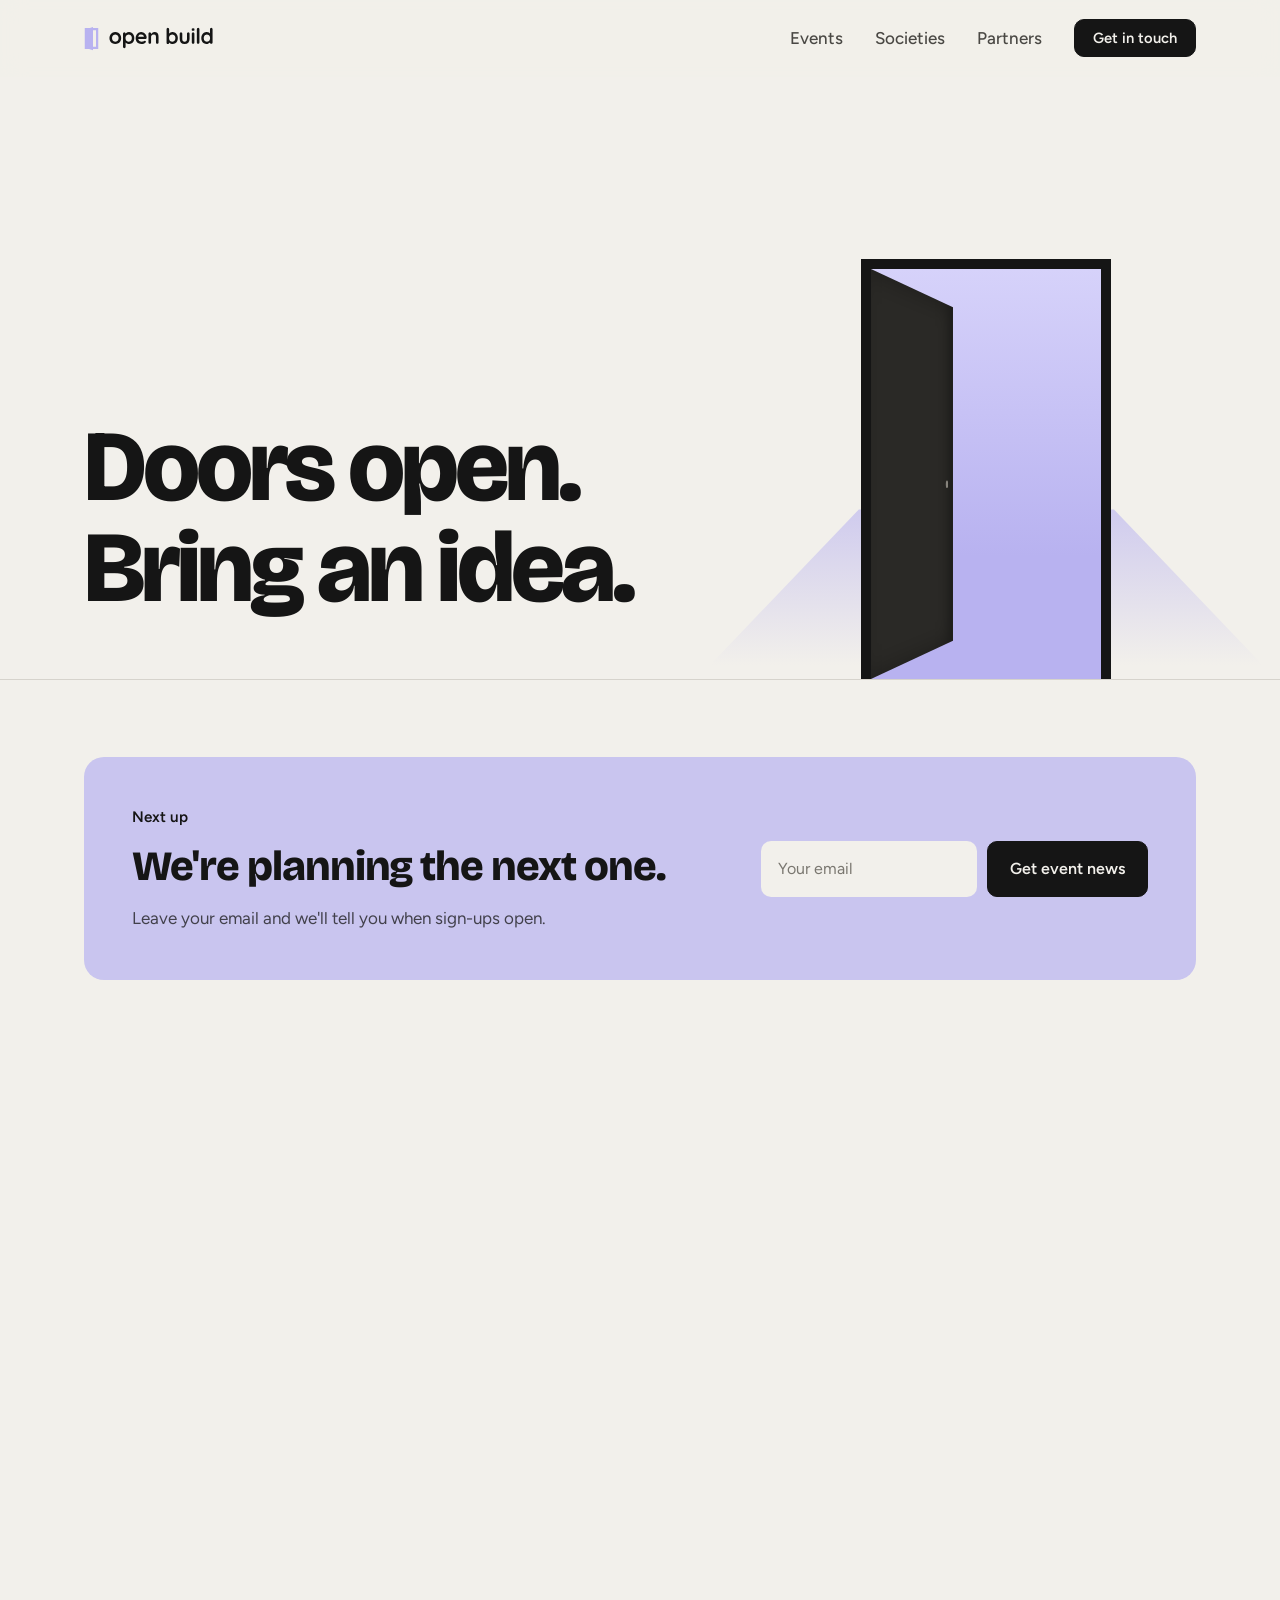
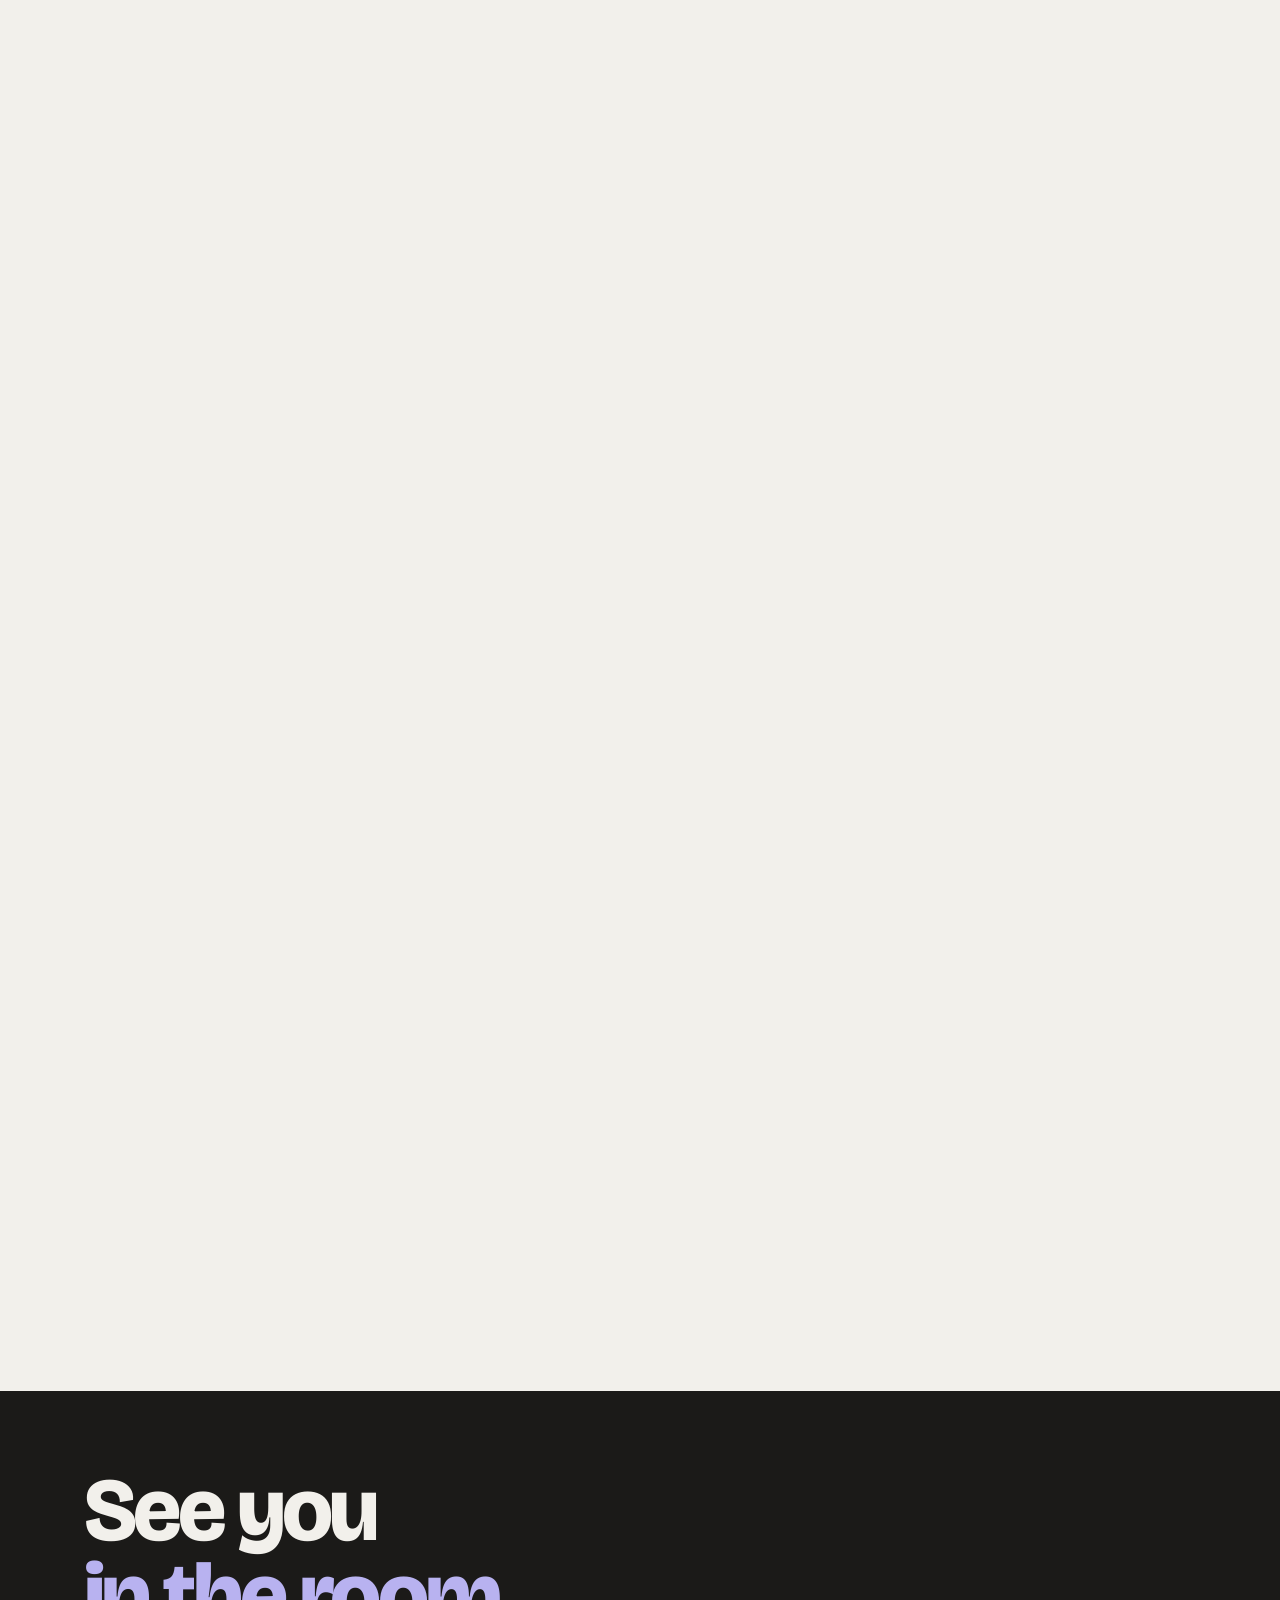
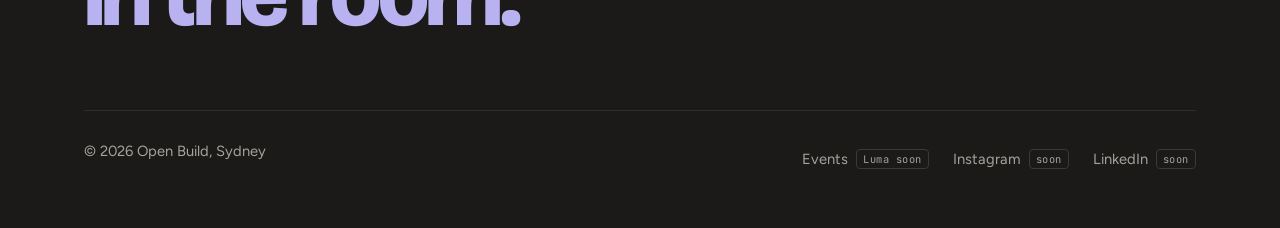
==== index.html @ f6ccee90 "Audience page heads fill the first screen; shorter 'steady' line Co-Authored-By: Claude Opus 5.5 <no" ====
<!doctype html><html lang="en"><head><meta charset="utf-8"><meta name="viewport" content="width=device-width,initial-scale=1,viewport-fit=cover"><style>:root{color-scheme:light;box-sizing:border-box;padding-top:env(safe-area-inset-top,0px);padding-bottom:env(safe-area-inset-bottom,0px)}html{scroll-padding-top:env(safe-area-inset-top,0px)}body{margin:0}img{max-width:100%}</style>
<title>Open Build</title>
<meta name="claude:viewport-fit-sides" content="cover">
<meta name="description" content="Open Build connects Sydney's uni societies with the companies and communities who want to build with them.">
<link rel="preconnect" href="https://fonts.googleapis.com">
<link rel="preconnect" href="https://fonts.gstatic.com" crossorigin>
<link rel="stylesheet" href="https://fonts.googleapis.com/css2?family=Bricolage+Grotesque:opsz,wght@12..96,700;12..96,800&family=Figtree:wght@400;500;600&family=JetBrains+Mono:wght@500&display=swap">
<style>
/* Layout: a calm editorial column on warm paper. One idea per section: a headline, one line, then the thing itself. The opening door is the only big move.
   Mono is for data only (dates, years, counts), never as a decorative label above headings. */
:root{
  --paper:#F2F0EB; --paper-2:#E8E6E0; --ink:#151515; --ink-2:#4a4844; --ink-3:#7a7770;
  --lav:#B8B2F0; --lav-hi:#d6d2fa; --lav-deep:#5b52b8; --lav-wash:#e4e1fa;
  --line:#d6d3cc; --card:#faf9f6; --on-lav:#151515; --leaf:#2a2926;
  --night:#1b1a18; --night-2:#232220; --night-line:#2f2e2b;
  --f-display:"Bricolage Grotesque", "Avenir Next", system-ui, sans-serif;
  --f-body:"Figtree", "Avenir Next", system-ui, sans-serif;
  --f-mono:"JetBrains Mono", ui-monospace, Menlo, monospace;
  --s-hero:clamp(3rem, 1.5rem + 6vw, 6.4rem); --s-h2:clamp(2.1rem, 1.4rem + 2.8vw, 3.6rem);
  --s-h3:clamp(1.35rem, 1.15rem + .7vw, 1.75rem);
  --sec:clamp(96px, 12vw, 168px); --wrap:1160px; --r:16px; --r-btn:10px;
  --ease-out:cubic-bezier(0.23, 1, 0.32, 1); --ease-in-out:cubic-bezier(0.77, 0, 0.175, 1); --ease-sweep:cubic-bezier(0.65, 0, 0.35, 1);
  --mark:url("data:image/svg+xml,%3Csvg xmlns='http://www.w3.org/2000/svg' viewBox='12 -1 40 66'%3E%3Cpath fill-rule='evenodd' d='M14 4H50V60H14Z M20 10H44V54H20Z'/%3E%3Cpath d='M17 7L36 1L36 63L17 57Z'/%3E%3C/svg%3E");
}
@media (prefers-color-scheme: dark){:root:not([data-theme="light"]){
  --paper:#151515; --paper-2:#1d1c1a; --ink:#F2F0EB; --ink-2:#c9c6bf; --ink-3:#8f8c85;
  --lav-deep:#cfcaf7; --lav-wash:#26243a; --line:#33312e; --card:#1c1b19; --night:#0f0f0e; --night-2:#1a1918; color-scheme:dark}}
:root[data-theme="dark"]{
  --paper:#151515; --paper-2:#1d1c1a; --ink:#F2F0EB; --ink-2:#c9c6bf; --ink-3:#8f8c85;
  --lav-deep:#cfcaf7; --lav-wash:#26243a; --line:#33312e; --card:#1c1b19; --night:#0f0f0e; --night-2:#1a1918; color-scheme:dark}
*{box-sizing:border-box}
[hidden]{display:none!important}
/* Smooth scrolling starts only once a new page has settled at the top (site.js adds .ready), so it never glides up from where the last page was left */
html.ready{scroll-behavior:smooth}
body{transition:opacity .16s ease}
.leaving body{opacity:0}
@media (prefers-reduced-motion:reduce){html.ready{scroll-behavior:auto}*{animation:none!important;transition:none!important}}
body{margin:0;background:var(--paper);color:var(--ink);font:400 1.0625rem/1.65 var(--f-body);-webkit-font-smoothing:antialiased}
body::before{content:"";position:fixed;inset:0 0 auto;height:env(safe-area-inset-top,0px);z-index:10;background:var(--paper)}
a{color:inherit}
:focus-visible{outline:2px solid var(--lav-deep);outline-offset:3px;border-radius:4px}
.wrap{max-width:var(--wrap);margin-inline:auto;padding-left:max(24px,env(safe-area-inset-left,0px));padding-right:max(24px,env(safe-area-inset-right,0px))}
h1,h2,h3{font-family:var(--f-display);font-weight:800;letter-spacing:-.025em;line-height:1.02;margin:0;text-wrap:balance}
p{margin:0;text-wrap:pretty}
.mono{font-family:var(--f-mono);font-size:.75rem;letter-spacing:.06em;text-transform:uppercase;color:var(--ink-3)}
section,[id]{scroll-margin-top:88px}
section{padding-block:var(--sec)}
.sec-head{display:grid;gap:20px;margin-bottom:clamp(44px,5vw,72px);max-width:40rem}
.sec-head h2{font-size:var(--s-h2)}
.sec-head .sub{color:var(--ink-2);font-size:1.15rem;max-width:30em}

.btn{display:inline-flex;align-items:center;gap:10px;border-radius:var(--r-btn);padding:14px 22px;font:600 1rem/1 var(--f-body);text-decoration:none;border:1.5px solid var(--ink);cursor:pointer;transition:transform .16s var(--ease-out),background-color .2s ease,border-color .2s ease}
.btn:active{transform:scale(.97)}
.btn-ink{background:var(--ink);color:var(--paper)}
@media (hover:hover) and (pointer:fine){.btn-ink:hover{background:var(--lav-deep);border-color:var(--lav-deep);color:var(--paper)}}

/* Text link with an arrow that nudges on hover */
.txt-link{display:inline-flex;align-items:center;gap:8px;padding:14px 4px;font-weight:600;text-decoration:none}
.txt-link .lbl{text-decoration:underline;text-decoration-thickness:1.5px;text-underline-offset:6px;text-decoration-color:var(--line);transition:text-decoration-color .2s ease}
.txt-link .arr{display:inline-block;transition:transform .2s var(--ease-out)}
@media (hover:hover) and (pointer:fine){.txt-link:hover .lbl{text-decoration-color:var(--lav-deep)}.txt-link:hover .arr{transform:translateX(3px)}}

/* Header */
header.top{position:sticky;top:env(safe-area-inset-top,0px);z-index:20;background:color-mix(in srgb,var(--paper) 86%,transparent);backdrop-filter:saturate(1.4) blur(12px);-webkit-backdrop-filter:saturate(1.4) blur(12px);border-bottom:1px solid transparent;transition:border-color .2s ease}
header.top.scrolled{border-bottom-color:var(--line)}
.nav{display:flex;align-items:center;gap:32px;height:76px}
.logo{display:flex;align-items:center;gap:10px;text-decoration:none;color:var(--ink)}
.logo svg{fill:currentColor}
.logo .m{width:15px;height:25px;color:var(--lav)}
.logo .w{width:104px;height:22px}
.nav ul{display:flex;gap:32px;list-style:none;margin:0 0 0 auto;padding:0}
.nav ul a{position:relative;text-decoration:none;font-weight:500;color:var(--ink-2);transition:color .2s ease}
.nav ul a::after{content:"";position:absolute;left:0;right:0;bottom:-6px;height:1.5px;background:currentColor;transform:scaleX(0);transform-origin:left;transition:transform .25s var(--ease-out)}
.nav ul a[aria-current]{color:var(--ink)}
.nav ul a[aria-current]::after{transform:scaleX(1)}
@media (hover:hover) and (pointer:fine){.nav ul a:hover{color:var(--ink)}}
.nav .btn{padding:11px 18px;font-size:.92rem}
/* On small screens the page links drop to their own row under the logo, since they are the only way between pages */
@media (max-width:860px){.nav{flex-wrap:wrap;height:auto;gap:0 20px;padding-block:14px 0}.nav .btn{margin-left:auto}.nav ul{order:3;width:100%;margin:0;gap:24px;padding-block:4px 6px;font-size:.95rem}.nav ul a{display:block;padding-block:10px}.nav ul a::after{bottom:4px}section,[id]{scroll-margin-top:128px}}

/* Hero */
.hero{position:relative;padding-block:clamp(56px,8vw,120px) 0;overflow:hidden}
.hero-grid{display:grid;grid-template-columns:minmax(0,1.5fr) minmax(0,1fr);gap:clamp(32px,5vw,72px);align-items:end}
@media (max-width:900px){.hero-grid{grid-template-columns:1fr}}
.hero-copy{display:grid;gap:32px;padding-bottom:clamp(40px,5vw,72px)}
.hero h1{font-size:var(--s-hero);letter-spacing:-.04em;line-height:.94}
.hero h1 .ln{display:block;overflow:hidden;padding-block:.06em .1em;margin-block:-.06em -.1em}
.hero h1 .ln>span{display:block}

/* --dh drives the frame and the light on the floor, so the door keeps a door's proportions at every width */
.doorway{--dh:clamp(340px,40vw,500px);position:relative;height:var(--dh);display:flex;justify-content:center;align-items:flex-end;clip-path:inset(-200px -600px 0 -600px)}
@media (max-width:900px){.doorway{--dh:clamp(300px,88vw,400px)}.hero-grid{gap:0}.hero-copy{padding-bottom:28px}}
.doorway .frame{position:relative;width:calc(var(--dh) * .5);height:84%;border:clamp(7px,calc(var(--dh) * .02),10px) solid var(--ink);border-bottom:0;z-index:2}
.doorway .light{position:absolute;inset:0;background:linear-gradient(180deg,var(--lav-hi),var(--lav) 70%)}
.doorway .leaf{position:absolute;inset:0;background:var(--leaf);transform-origin:left center;transform:perspective(900px) rotateY(64deg);box-shadow:inset -18px 0 30px rgba(0,0,0,.3);will-change:transform}
.doorway .leaf::after{content:"";position:absolute;right:16px;top:52%;width:9px;height:9px;border-radius:50%;background:#86837c}
.doorway .spill{position:absolute;bottom:0;left:50%;width:calc(var(--dh) * 1.16);height:34%;transform:translateX(-50%);background:linear-gradient(180deg,color-mix(in srgb,var(--lav) 60%,transparent),transparent 92%);clip-path:polygon(28% 0,72% 0,100% 100%,0 100%);z-index:1}
.floor{height:1px;background:var(--line)}
/* Light from the doorway, poured down onto the Next up card as the hero scrolls. JS places it and sets its length. */
.beam{position:absolute;z-index:1;pointer-events:none}
.beam i{position:absolute;inset:0;background:linear-gradient(180deg,color-mix(in srgb,var(--lav) 45%,transparent),var(--lav));-webkit-mask-image:linear-gradient(180deg,#000 calc(var(--p,0) * 140% - 40%),transparent calc(var(--p,0) * 140%));mask-image:linear-gradient(180deg,#000 calc(var(--p,0) * 140% - 40%),transparent calc(var(--p,0) * 140%))}

/* Next up */
.next{margin-top:clamp(48px,6vw,80px);background:color-mix(in srgb,var(--lav) calc(70% + 30% * var(--lit,1)),var(--paper));color:var(--on-lav);border-radius:20px;padding:clamp(28px,4vw,48px);display:grid;grid-template-columns:minmax(0,1.1fr) minmax(0,1fr) auto;gap:28px clamp(32px,4vw,64px);align-items:center}
.next.tba{grid-template-columns:minmax(0,1fr) auto}
@media (max-width:900px){.next,.next.tba{grid-template-columns:1fr}}
.next .head{display:grid;gap:16px;justify-items:start}
.next .tag{display:flex;align-items:center;gap:12px;font-weight:600;font-size:.95rem}
.next .pill{font-family:var(--f-mono);font-size:.72rem;letter-spacing:.06em;text-transform:uppercase;background:var(--on-lav);color:var(--lav);border-radius:6px;padding:5px 9px}
.next h3{font-size:clamp(1.9rem,1.4rem + 1.5vw,2.7rem);line-height:1}
.next .note{opacity:.75}
.next dl{display:grid;gap:8px;margin:0;font-size:1.02rem}
.next dl div{display:grid;grid-template-columns:76px 1fr;gap:12px;align-items:baseline}
.next dt{font-family:var(--f-mono);font-size:.7rem;letter-spacing:.06em;text-transform:uppercase;opacity:.65}
.next dd{margin:0}
.next .btn{background:var(--on-lav);color:#F2F0EB;border-color:var(--on-lav);justify-self:start}
@media (hover:hover) and (pointer:fine){.next .btn:hover{background:#2e2d2a;border-color:#2e2d2a}}
.next-form{display:flex;flex-wrap:wrap;gap:10px;max-width:none;width:min(100%,440px)}
.next-form input{flex:1 1 200px;min-width:0;background:var(--paper);color:var(--ink);border-color:transparent}
.next-form input::placeholder{color:var(--ink-3)}
.next-form input:focus{outline-color:var(--on-lav)}
.next-form .sent{flex:1 1 100%}


/* Two doors: one big button per audience, each opening its own page. Only the name, a small drawing and the arrow. */
.doors{display:grid;grid-template-columns:1fr 1fr;gap:clamp(20px,3vw,32px)}
@media (max-width:760px){.doors{grid-template-columns:1fr}}
.door-btn{display:grid;grid-template-columns:1fr auto;align-items:end;gap:14px 20px;min-height:clamp(130px,12vw,165px);padding:clamp(20px,2.2vw,28px);border:1.5px solid var(--ink);border-radius:var(--r) var(--r) 4px 4px;background:var(--card);color:var(--ink);text-decoration:none;transition:transform .3s var(--ease-out)}
.door-btn svg{grid-column:1/-1;align-self:start;width:auto;height:clamp(36px,3.6vw,46px);display:block}
.door-btn .lbl{font:800 clamp(1.35rem,1.1rem + 1vw,1.9rem)/1.05 var(--f-display);letter-spacing:-.03em;text-wrap:balance}
.door-btn .arr{font-size:1.3rem;line-height:1.2;transition:transform .25s var(--ease-out)}
.door-btn.lav{background:var(--lav);border-color:var(--lav);color:var(--on-lav)}
.door-btn:active{transform:scale(.985)}
@media (hover:hover) and (pointer:fine){.door-btn:hover{transform:translateY(-4px)}.door-btn:hover .arr{transform:translateX(6px)}}
.who{font-weight:600;font-size:.95rem;color:var(--ink-3)}

/* Plain statements in a row, each under one rule: what we do (home), the steps (audience pages, numbered because they are a sequence) and what we've run */
.value{display:grid;grid-template-columns:repeat(3,minmax(0,1fr));gap:clamp(28px,3vw,40px);list-style:none;margin:0;padding:0}
@media (max-width:760px){.value{grid-template-columns:1fr}}
.value li{display:grid;gap:10px;align-content:start;border-top:1.5px solid var(--ink);padding-top:20px}
.value h3{font-size:var(--s-h3);line-height:1.12}
.value li>p:not(.mono){color:var(--ink-2)}
.value .draw{margin-bottom:10px}
.value .draw>svg{max-width:none}

/* Audience pages open with who the page is for, the promise and what they get */
/* The audience pages' head fills the first screen, like the home hero, so the next section starts below the fold */
.page-head{--top:77px;min-height:calc(100svh - var(--top) - env(safe-area-inset-top,0px));display:grid;align-content:center;padding-block:clamp(48px,7vw,104px)}
@media (max-width:860px){.page-head{--top:109px}}
.page-head .wrap{display:grid;grid-template-columns:minmax(0,1.15fr) minmax(0,1fr);gap:clamp(32px,5vw,80px);align-items:end}
@media (max-width:900px){.page-head .wrap{grid-template-columns:1fr}}
.page-head .lead{display:grid;gap:24px;justify-items:start}
.page-head h1{font-size:clamp(2.5rem,1.5rem + 4.2vw,4.8rem);letter-spacing:-.035em;line-height:.98}
.page-head .wrap{align-items:center}

/* Drawings: flat figures in the page's own ink and lavender. Each one makes the point of the heading beside it.
   The .d- classes carry no ancestor in their selectors, so they also reach the copies a <use> makes of the sprite's figures. */
.draw{margin:0}
.draw>svg{display:block;width:100%;height:auto;max-width:560px;margin-inline:auto;overflow:visible}
.d-ink{fill:var(--ink)}
.d-uni{color:var(--ink)}
.d-you{fill:var(--lav-deep)}
.d-onlav{fill:var(--on-lav)}
.d-lav{fill:var(--lav)}
.d-leaf{fill:var(--leaf)}
.d-card{fill:var(--card)}
.d-frame{fill:none;stroke:var(--ink);stroke-width:8;stroke-linejoin:miter}
.d-line{fill:none;stroke:var(--ink);stroke-width:2;stroke-linecap:round;stroke-linejoin:round}
.d-faint{fill:none;stroke:var(--ink-3);stroke-width:1.5;stroke-linecap:round}
.d-dash{stroke-dasharray:2 7}
.d-ground{fill:none;stroke:var(--line);stroke-width:1.5}
.d-one{fill:none;stroke:var(--lav-deep);stroke-width:3.5;stroke-linecap:round}
.d-box{fill:var(--card);stroke:var(--ink-3);stroke-width:1.5}
.d-glass{fill:none;stroke:var(--ink);stroke-width:5;stroke-linecap:round}
.d-lk{fill:none;stroke:var(--ink);stroke-width:13}
.d-lk2{stroke:var(--lav-deep)}
.d-lkgap{stroke:var(--paper);stroke-width:21}
.d-lens{fill:var(--lav-wash)}
.d-hole{fill:var(--paper)}
.draw text{font:500 11.5px var(--f-mono);letter-spacing:.07em;fill:var(--ink-3);text-transform:uppercase}
/* The labels are drawn in the SVG's own units, so on a phone they shrink with the drawing: make them bigger there */
.draw text.d-lab{font-size:16px;fill:var(--ink-2)}
.draw text.d-sym{font:700 13px var(--f-body);letter-spacing:0;fill:var(--paper)}
@media (max-width:560px){.draw text{font-size:15px}.draw text.d-lab{font-size:19.5px}}

/* Photo cards: what the page promises, each beside a photo of it happening (audience pages) */
.shots{--rg:clamp(28px,3vw,40px);--cg:clamp(20px,2.4vw,32px);display:grid;grid-template-columns:repeat(3,minmax(0,1fr));gap:var(--rg) var(--cg);list-style:none;margin:0;padding:0}
@media (max-width:760px){.shots{grid-template-columns:1fr}}
.shots li{display:grid;gap:8px;align-content:start}
/* Photo cards come in one after another, not all at once (Harish, 14 Nov). site.js staggers the ones that scroll in together. */
@media (prefers-reduced-motion:no-preference){.js .shots>li:not(.in){opacity:0}}
.shots>li.in{animation:rise 1.3s var(--ease-out) backwards}
/* How it works: the three steps hang off one rail, so the row reads as a timeline. It starts at a tick, has a numbered dot above the middle
   of each photo and ends in an arrowhead. Each stretch of rail draws in with its card. On a phone the rail runs down the left, with the dots beside the photos. */
.rail{position:relative;counter-reset:step}
.rail>li{position:relative;padding-top:52px;counter-increment:step}
.rail>li::before{content:"";position:absolute;top:12px;left:0;right:calc(-1 * var(--cg));height:1.5px;background:var(--ink);transform-origin:left}
.rail>li:last-child::before{right:0}
.rail>li::after{content:counter(step);position:absolute;top:0;left:50%;margin-left:-13px;width:26px;height:26px;border-radius:50%;display:grid;place-items:center;background:var(--lav-deep);color:var(--paper);font:500 .75rem/1 var(--f-mono);box-shadow:0 0 0 5px var(--paper)}
.rail::before{content:"";position:absolute;top:5px;left:0;width:1.5px;height:16px;background:var(--ink)}
.rail::after{content:"";position:absolute;top:8px;right:2px;width:10px;height:10px;box-sizing:border-box;border:solid var(--ink);border-width:1.5px 1.5px 0 0;transform:rotate(45deg)}
@media (max-width:760px){
  .rail>li{padding:0 0 0 46px}
  .rail>li::before{top:0;left:12px;right:auto;bottom:calc(-1 * var(--rg));width:1.5px;height:auto;transform-origin:top}
  .rail>li:last-child::before{right:auto;bottom:0}
  /* a margin-top percentage is measured on the card's width, so this lands the dot halfway down the 4:3 photo */
  .rail>li::after{left:0;margin:calc((100% - 46px) * .375 - 13px) 0 0}
  .rail::before{top:0;left:5px;width:16px;height:1.5px}
  .rail::after{top:auto;right:auto;bottom:2px;left:8px;transform:rotate(135deg)}
}
@media (prefers-reduced-motion:no-preference){
  .rail>li.in::before{animation:draw 1.2s var(--ease-out) backwards;animation-delay:inherit}
  .js .rail:not(:has(>li.in))::before,.js .rail:not(:has(>li:last-child.in))::after{opacity:0}
  .rail:has(>li.in)::before{animation:fade .4s ease backwards}
  .rail:has(>li:last-child.in)::after{animation:fade .5s ease 1.3s backwards}
}
@media (prefers-reduced-motion:no-preference) and (max-width:760px){.rail>li.in::before{animation-name:drawY}}
.shots figure{margin:0 0 10px;aspect-ratio:4/3;max-width:100%;border-radius:var(--r);overflow:hidden;background:var(--paper-2)}
.shots img{width:100%;height:100%;object-fit:cover;object-position:var(--at,50% 50%);display:block}
.shots h3{font-size:var(--s-h3);line-height:1.12}
.shots li>p:not(.mono){color:var(--ink-2)}

/* Who we are: one person at a time. A stack of photo cards on the left (the next two peek out behind), names on the right.
   Arrows, the names themselves, swipe and the arrow keys all move it. Without JS it is the first card and the plain list of names. */
.team{padding-top:0}
.team-grid{display:grid;grid-template-columns:minmax(0,.8fr) minmax(0,1fr);gap:clamp(40px,7vw,112px);align-items:center}
@media (max-width:900px){.team-grid{grid-template-columns:1fr}.team-show{order:2;max-width:420px}}
.team .sec-head{margin-bottom:clamp(28px,3vw,40px)}
.team-show{display:grid;gap:28px;padding-inline:14px}
.stack{position:relative;aspect-ratio:4/5;max-width:100%;touch-action:pan-y}
.face{position:absolute;inset:0;margin:0;border-radius:var(--r);overflow:hidden;background:var(--lav);color:var(--on-lav);opacity:0;transform:scale(.9);transition:transform .55s var(--ease-out),opacity .35s ease}
.face svg,.face img{display:block;width:100%;height:100%;object-fit:cover}
.face svg{fill:currentColor}
.face .ini{font:800 64px var(--f-display);letter-spacing:-.04em}
.face.f2{background:var(--lav-deep);color:var(--paper)}
.face.f3{background:var(--lav-wash);color:var(--lav-deep)}
.face[data-pos="0"]{opacity:1;transform:none;z-index:3}
.face[data-pos="1"]{opacity:1;transform:translate(14px,8px) rotate(4deg) scale(.96);z-index:2}
.face[data-pos="2"]{opacity:1;transform:translate(-12px,12px) rotate(-4deg) scale(.93);z-index:1}
.team-bar{display:flex;align-items:center;justify-content:space-between;gap:20px}
.team-who{display:grid;gap:2px;min-width:0}
.team-who b{font:800 var(--s-h3)/1.1 var(--f-display);letter-spacing:-.025em}
.team-who span{color:var(--ink-2)}
.team-nav{display:flex;align-items:center;gap:10px;flex:none}
.team-nav .mono{margin-right:6px;font-variant-numeric:tabular-nums}
.team-nav button{display:grid;place-items:center;width:44px;height:44px;border-radius:50%;border:1.5px solid var(--ink);background:none;color:var(--ink);font:500 1.1rem/1 var(--f-body);cursor:pointer;transition:transform .16s var(--ease-out),background-color .2s ease,color .2s ease}
.team-nav button:active{transform:scale(.94)}
@media (hover:hover) and (pointer:fine){.team-nav button:hover{background:var(--ink);color:var(--paper)}}
.people{display:grid;grid-template-columns:repeat(3,minmax(0,1fr));gap:22px 24px;list-style:none;margin:0;padding:0}
@media (max-width:520px){.people{grid-template-columns:repeat(2,minmax(0,1fr))}}
.people button{display:grid;gap:2px;width:100%;text-align:left;font:inherit;color:var(--ink-3);background:none;border:0;border-top:1.5px solid var(--line);padding:12px 0 0;cursor:pointer;transition:color .2s ease,border-color .2s ease}
.people b{font-weight:600}
.people span{font-size:.92rem}
.people button[aria-pressed="true"]{color:var(--ink);border-top-color:var(--ink)}
.people button[aria-pressed="true"] span{color:var(--ink-2)}
@media (hover:hover) and (pointer:fine){.people button:hover{color:var(--ink)}}

/* Committees */
/* No tinted band: every section sits on the page colour, as on the home page; only the form and footer go dark */
.steady{padding-top:0}
.steady-grid{display:grid;grid-template-columns:minmax(0,.85fr) minmax(0,1.15fr);gap:clamp(40px,6vw,96px);align-items:center}
@media (max-width:900px){.steady-grid{grid-template-columns:1fr}}
.steady .sec-head{margin-bottom:0}
.timeline{position:relative;display:grid;gap:12px;--sweep:3.6s}
/* Covers the boxes and slides off to the right, so the whole diagram is revealed by one left-to-right sweep. JS sizes it to the boxes. */
.tl-cover{position:absolute;background:var(--paper);transform-origin:right center;pointer-events:none}
@media (prefers-reduced-motion:reduce){.tl-cover{display:none}}
.tl-years,.tl-row{display:grid;grid-template-columns:104px repeat(3,1fr);gap:8px 14px;align-items:center}
.tl-years span{font-family:var(--f-mono);font-size:.72rem;color:var(--ink-3);letter-spacing:.06em}
.tl-row .lab{font-weight:600;color:var(--ink-2);font-size:.85rem}
.seg{position:relative;height:34px;border-radius:6px;background:var(--card);border:1px solid var(--line)}
/* With JS, each box is drawn as an SVG outline so the sides that face a neighbour are torn zigzags (matching, like pieces pulled apart) */
.js .seg{border:0;background:none;border-radius:0}
.seg svg{position:absolute;inset:0;width:100%;height:100%;overflow:visible}
.seg path{fill:var(--card);stroke:var(--line);stroke-width:1;stroke-linejoin:round}
.tl-ob{margin-top:6px}
.tl-ob .lab{color:var(--ink)}
.tl-ob .bar{grid-column:2/-1;height:34px;border-radius:6px;background:var(--lav)}
.tl-note{margin-top:10px;color:var(--ink-3);font-size:.9rem}
@media (max-width:520px){.tl-years,.tl-row{grid-template-columns:80px repeat(3,1fr)}}

/* Network */
/* Societies: a slow, endless carousel of equal cards. JS clones the list once so the loop is seamless (the track moves exactly one copy's width), and sets --loop from the count.
   Hover pauses it. Without JS or with reduced motion it is a plain row you can scroll sideways. */
.socs-rail{overflow-x:auto;scrollbar-width:none;-webkit-mask-image:linear-gradient(90deg,transparent,#000 6%,#000 94%,transparent);mask-image:linear-gradient(90deg,transparent,#000 6%,#000 94%,transparent)}
.socs-rail::-webkit-scrollbar{display:none}
.socs{display:flex;width:max-content;list-style:none;margin:0;padding:4px 0}
.socs li{flex:none;width:clamp(184px,18vw,224px);margin-right:16px;display:grid;gap:16px;align-content:start;padding:24px;border:1px solid var(--line);border-radius:var(--r);background:var(--card)}
.socs img{width:72px;height:72px;border-radius:18px;box-shadow:0 0 0 1px var(--line)}
.socs .nm{display:grid;gap:6px;font-weight:600;line-height:1.25;min-height:2.5em}
.socs .mono{font-size:.7rem}
.socs-rail.loop{overflow:hidden}
.socs-rail.loop .socs{animation:marquee var(--loop,40s) linear infinite}
@media (hover:hover) and (pointer:fine){.socs-rail.loop:hover .socs{animation-play-state:paused}}
@keyframes marquee{to{transform:translateX(-50%)}}
/* As a plain scrolling row (no JS, or reduced motion) the cards start at the page gutter */
.socs-rail:not(.loop) .socs{padding-inline:max(24px,calc((100vw - var(--wrap)) / 2 + 24px))}
@media (prefers-reduced-motion:reduce){.socs-rail.loop{overflow-x:auto}.socs-rail.loop .socs{padding-inline:max(24px,calc((100vw - var(--wrap)) / 2 + 24px))}.socs>[aria-hidden]{display:none}}
.missing{margin-top:clamp(40px,5vw,56px)}
.missing .lbl span{font-weight:400;color:var(--ink-3)}



/* Partners: brand-colour logos (black parts follow the ink), each sized by aspect ratio in build.py (--h, --r).
   Same carousel as the societies, in two rows; the second row runs the other way. */
.socs.plogos li{display:block;padding:0;width:clamp(176px,17vw,216px)}
.plogos a{display:flex;align-items:center;justify-content:center;height:clamp(92px,9vw,112px);padding:0 24px;border-radius:inherit;text-decoration:none;color:var(--ink-2);transition:color .2s ease}
.plogos svg{height:calc(var(--h) * .9);width:calc(var(--h) * .9 * var(--r));max-width:100%;display:block;transition:transform .3s var(--ease-out)}
@media (hover:hover) and (pointer:fine){.plogos a:hover{color:var(--ink)}.plogos a:hover svg{transform:scale(1.04)}}
.socs-rail+.socs-rail{margin-top:8px}
.socs-rail.loop .socs.rev{animation-direction:reverse}
@media (max-width:760px){.plogos svg{height:calc(var(--h) * .8);width:calc(var(--h) * .8 * var(--r))}}

/* Contact + footer: one dark closing block, the same in both themes */
.join{background:var(--night);color:#F2F0EB}
.join .sec-head .sub{color:#c9c6bf}
/* The selected look is a copy of the tab row, clipped to the active tab; moving the clip slides the highlight with no colour timing to juggle */
form{display:grid;grid-template-columns:1fr 1fr;gap:22px 24px;max-width:760px}
form .full{grid-column:1/-1}
form:not([hidden]){animation:formIn .25s var(--ease-out)}
@keyframes formIn{from{opacity:0;transform:translateY(6px)}}
@media (max-width:640px){form{grid-template-columns:1fr}}
label{display:grid;gap:8px;font-size:.9rem;font-weight:500;color:#d9d6cf}
input,select,textarea{font:inherit;font-size:1rem;color:#F2F0EB;background:var(--night-2);border:1px solid #3a3936;border-radius:10px;padding:14px 16px;width:100%;transition:border-color .2s ease}
@media (hover:hover) and (pointer:fine){input:hover,select:hover,textarea:hover{border-color:#55534e}}
textarea{min-height:110px;resize:vertical}
input,select{height:56px}
select{appearance:none;-webkit-appearance:none;padding-right:44px;background:var(--night-2) url("data:image/svg+xml,%3Csvg xmlns='http://www.w3.org/2000/svg' width='12' height='8' fill='none' stroke='%23a6a39c' stroke-width='1.6'%3E%3Cpath d='M1 1.5l5 5 5-5'/%3E%3C/svg%3E") no-repeat right 18px center}
input::placeholder,textarea::placeholder{color:#7d7a73}
input:focus,select:focus,textarea:focus{outline:2px solid #B8B2F0;outline-offset:1px;border-color:transparent}
.hint{font-size:.82rem;color:#a6a39c;font-weight:400}
.form-foot{margin-top:8px}
.form-foot .btn{background:#B8B2F0;border-color:#B8B2F0;color:#151515}
@media (hover:hover) and (pointer:fine){.form-foot .btn:hover{background:#d6d2fa;border-color:#d6d2fa}}
.sent{grid-column:1/-1;background:var(--night-2);border:1px solid #B8B2F0;border-radius:10px;padding:16px 18px;color:#F2F0EB;animation:formIn .25s var(--ease-out)}

footer{background:var(--night);color:#F2F0EB;padding-block:clamp(40px,6vw,96px) 48px}
.sign{font-family:var(--f-display);font-weight:800;font-size:clamp(2.6rem,1.2rem + 5.5vw,5.8rem);letter-spacing:-.04em;line-height:.95}
.sign em{font-style:normal;color:#B8B2F0}
.foot-row{display:flex;flex-wrap:wrap;justify-content:space-between;gap:24px;margin-top:72px;padding-top:28px;border-top:1px solid var(--night-line);color:#a6a39c;font-size:.92rem}
.foot-row ul{display:flex;flex-wrap:wrap;gap:24px;list-style:none;margin:0;padding:0}
.foot-row a{display:inline-block;padding-block:8px;text-decoration:none;transition:color .2s ease}
@media (hover:hover) and (pointer:fine){.foot-row a:hover{color:#F2F0EB}}
.soon{font-family:var(--f-mono);font-size:.65rem;letter-spacing:.05em;border:1px solid #3a3936;border-radius:4px;padding:2px 6px;margin-left:8px;vertical-align:1px}

/* Motion. The hero plays once on load. Below it the page is split into stages ([data-stage]); when a stage scrolls in, everything in it starts at the same moment, with no stagger.
   All of it is skipped under reduced motion (rule at the top). */
@keyframes lineUp{from{transform:translateY(108%)}}
@keyframes draw{from{transform:scaleX(0)}}
@keyframes drawY{from{transform:scaleY(0)}}
@keyframes rise{from{opacity:0;transform:translateY(24px)}}
@keyframes open{from{transform:perspective(900px) rotateY(0)}}
@keyframes fade{from{opacity:0}}
@keyframes unveil{to{transform:scaleX(0)}}
.hero h1 .ln>span{animation:lineUp 1.4s var(--ease-out) .1s backwards}
.doorway .frame{animation:fade .9s ease .1s backwards}
.doorway .leaf{animation:open 2.4s var(--ease-in-out) .1s backwards}
.doorway .spill{animation:fade 2.4s ease .1s backwards}
@media (prefers-reduced-motion:no-preference){
  .js [data-reveal]:not(.in){opacity:0}
}
[data-reveal].in{animation:rise 1.3s var(--ease-out) backwards}
.timeline.in .tl-cover{animation:unveil var(--sweep) var(--ease-sweep) forwards}
</style>
<script>document.documentElement.classList.add('js');if(!location.hash){try{history.scrollRestoration='manual'}catch(e){}scrollTo(0,0)}</script>
</head><body>
<svg width="0" height="0" style="position:absolute" aria-hidden="true"><symbol id="ob-mark" viewBox="12 -1 40 66"><path fill-rule="evenodd" d="M14 4H50V60H14Z M20 10H44V54H20Z"/><path d="M17 7L36 1L36 63L17 57Z"/></symbol><symbol id="ob-frame" viewBox="12 -1 40 66"><path fill-rule="evenodd" d="M14 4H50V60H14Z M20 10H44V54H20Z"/></symbol><symbol id="ob-word" viewBox="2 -76 481.2 98"><path d="M58.40-26.70L58.40-26.70Q58.40-18.50 54.75-12.25Q51.10-6 44.95-2.50Q38.80 1 31.20 1L31.20 1Q23.60 1 17.45-2.50Q11.30-6 7.65-12.25Q4-18.50 4-26.70L4-26.70Q4-34.90 7.65-41.15Q11.30-47.40 17.45-50.95Q23.60-54.50 31.20-54.50L31.20-54.50Q38.80-54.50 44.95-50.95Q51.10-47.40 54.75-41.15Q58.40-34.90 58.40-26.70ZM46.40-26.70L46.40-26.70Q46.40-31.80 44.35-35.55Q42.30-39.30 38.85-41.40Q35.40-43.50 31.20-43.50L31.20-43.50Q27-43.50 23.55-41.40Q20.10-39.30 18.05-35.55Q16-31.80 16-26.70L16-26.70Q16-21.70 18.05-17.95Q20.10-14.20 23.55-12.10Q27-10 31.20-10L31.20-10Q35.40-10 38.85-12.10Q42.30-14.20 44.35-17.95Q46.40-21.70 46.40-26.70ZM94.60-54.50L94.60-54.50Q101.60-54.50 107.15-50.95Q112.70-47.40 115.95-41.20Q119.20-35 119.20-26.80Q119.20-18.60 115.95-12.35Q112.70-6.10 107.25-2.55Q101.80 1 95 1L95 1Q91 1 87.50-0.30Q84-1.60 81.40-3.60L81.40-3.60Q80-4.60 78.90-5.70L78.90-5.70L78.90 13.90Q78.90 16.50 77.20 18.25Q75.50 20 72.90 20Q70.30 20 68.60 18.30Q66.90 16.60 66.90 13.90L66.90 13.90L66.90-47.40Q66.90-50 68.60-51.75Q70.30-53.50 72.90-53.50Q75.50-53.50 77.20-51.75Q78.90-50 78.90-47.40L78.90-47.40L78.90-46.90Q80.20-48.60 82.40-50.30L82.40-50.30Q84.80-52.10 87.95-53.30Q91.10-54.50 94.60-54.50ZM93.10-43.50L93.10-43.50Q88.70-43.50 85.40-41.30Q82.10-39.10 80.25-35.35Q78.40-31.60 78.40-26.80L78.40-26.80Q78.40-22.10 80.25-18.25Q82.10-14.40 85.40-12.20Q88.70-10 93.10-10Q97.50-10 100.75-12.20Q104-14.40 105.85-18.25Q107.70-22.10 107.70-26.80L107.70-26.80Q107.70-31.60 105.85-35.35Q104-39.10 100.75-41.30Q97.50-43.50 93.10-43.50ZM152.90 1L152.90 1Q144.40 1 138.15-2.55Q131.90-6.10 128.55-12.20Q125.20-18.30 125.20-26L125.20-26Q125.20-35 128.85-41.35Q132.50-47.70 138.40-51.10Q144.30-54.50 150.90-54.50L150.90-54.50Q156-54.50 160.55-52.40Q165.10-50.30 168.60-46.65Q172.10-43 174.15-38.20Q176.20-33.40 176.20-28L176.20-28Q176.10-25.60 174.30-24.10Q172.50-22.60 170.10-22.60L170.10-22.60L137.10-22.60Q137.60-19.80 139-17.70L139-17.70Q141.20-13.90 144.75-11.95Q148.30-10 152.30-10L152.30-10Q156-10 158.20-10.60Q160.40-11.20 161.75-12.05Q163.10-12.90 164.20-13.50L164.20-13.50Q166-14.40 167.60-14.40L167.60-14.40Q169.80-14.40 171.25-12.90Q172.70-11.40 172.70-9.40L172.70-9.40Q172.70-6.70 169.90-4.50L169.90-4.50Q167.30-2.30 162.60-0.65Q157.90 1 152.90 1ZM137.20-32.60L137.20-32.60L163.40-32.60L163.40-33.30Q163.20-36.20 161.35-38.50Q159.50-40.80 156.75-42.15Q154-43.50 150.90-43.50L150.90-43.50Q147.90-43.50 145.30-42.70Q142.70-41.90 140.80-40Q138.90-38.10 137.80-34.90L137.80-34.90Q137.40-33.80 137.20-32.60ZM213.30-54.50L213.30-54.50Q220.70-54.50 224.55-51.40Q228.40-48.30 229.85-43.15Q231.30-38 231.30-31.70L231.30-31.70L231.30-6.10Q231.30-3.50 229.60-1.75Q227.90 0 225.30 0Q222.70 0 221-1.75Q219.30-3.50 219.30-6.10L219.30-6.10L219.30-31.70Q219.30-35 218.45-37.65Q217.60-40.30 215.40-41.90Q213.20-43.50 209.10-43.50L209.10-43.50Q205.10-43.50 202.35-41.90Q199.60-40.30 198.15-37.65Q196.70-35 196.70-31.70L196.70-31.70L196.70-6.10Q196.70-3.50 195-1.75Q193.30 0 190.70 0Q188.10 0 186.40-1.75Q184.70-3.50 184.70-6.10L184.70-6.10L184.70-47.40Q184.70-50 186.40-51.75Q188.10-53.50 190.70-53.50Q193.30-53.50 195-51.75Q196.70-50 196.70-47.40L196.70-47.40L196.70-45.70Q197.20-46.40 197.80-47.10L197.80-47.10Q199.50-49 201.80-50.70Q204.10-52.40 207-53.45Q209.90-54.50 213.30-54.50ZM296.00-54.50L296.00-54.50Q303.00-54.50 308.55-50.95Q314.10-47.40 317.35-41.20Q320.60-35 320.60-26.80Q320.60-18.60 317.35-12.35Q314.10-6.10 308.65-2.55Q303.20 1 296.40 1L296.40 1Q292.40 1 288.90-0.30Q285.40-1.60 282.80-3.60L282.80-3.60Q281.40-4.60 280.30-5.70L280.30-5.70L280.30-5.10Q280.30-2.50 278.60-0.75Q276.90 1 274.30 1Q271.70 1 270.00-0.70Q268.30-2.40 268.30-5.10L268.30-5.10L268.30-67.90Q268.30-70.50 270.00-72.25Q271.70-74 274.30-74Q276.90-74 278.60-72.25Q280.30-70.50 280.30-67.90L280.30-67.90L280.30-46.90Q281.60-48.60 283.80-50.30L283.80-50.30Q286.20-52.10 289.35-53.30Q292.50-54.50 296.00-54.50ZM294.50-43.50L294.50-43.50Q290.10-43.50 286.80-41.30Q283.50-39.10 281.65-35.35Q279.80-31.60 279.80-26.80L279.80-26.80Q279.80-22.10 281.65-18.25Q283.50-14.40 286.80-12.20Q290.10-10 294.50-10Q298.90-10 302.15-12.20Q305.40-14.40 307.25-18.25Q309.10-22.10 309.10-26.80L309.10-26.80Q309.10-31.60 307.25-35.35Q305.40-39.10 302.15-41.30Q298.90-43.50 294.50-43.50ZM368.80-53.50L368.80-53.50Q371.40-53.50 373.10-51.75Q374.80-50 374.80-47.40L374.80-47.40L374.80-22Q374.80-11.40 368.90-5.20Q363 1 351.90 1L351.90 1Q340.80 1 334.95-5.20Q329.10-11.40 329.10-22L329.10-22L329.10-47.40Q329.10-50 330.80-51.75Q332.50-53.50 335.10-53.50L335.10-53.50Q337.70-53.50 339.40-51.75Q341.10-50 341.10-47.40L341.10-47.40L341.10-22Q341.10-15.90 343.80-12.95Q346.50-10 351.90-10L351.90-10Q357.40-10 360.10-12.95Q362.80-15.90 362.80-22L362.80-22L362.80-47.40Q362.80-50 364.50-51.75Q366.20-53.50 368.80-53.50ZM397.10-47.40L397.10-6.10Q397.10-3.50 395.40-1.75Q393.70 0 391.10 0L391.10 0Q388.50 0 386.80-1.75Q385.10-3.50 385.10-6.10L385.10-6.10L385.10-47.40Q385.10-50 386.80-51.75Q388.50-53.50 391.10-53.50L391.10-53.50Q393.70-53.50 395.40-51.75Q397.10-50 397.10-47.40L397.10-47.40ZM391.00-60L391.00-60Q387.60-60 386.20-61.10Q384.80-62.20 384.80-65L384.80-65L384.80-66.90Q384.80-69.80 386.35-70.85Q387.90-71.90 391.10-71.90L391.10-71.90Q394.60-71.90 396.00-70.80Q397.40-69.70 397.40-66.90L397.40-66.90L397.40-65Q397.40-62.10 395.90-61.05Q394.40-60 391.00-60ZM420.40-67.90L420.40-6.10Q420.40-3.50 418.65-1.75Q416.90 0 414.30 0L414.30 0Q411.80 0 410.10-1.75Q408.40-3.50 408.40-6.10L408.40-6.10L408.40-67.90Q408.40-70.50 410.15-72.25Q411.90-74 414.50-74L414.50-74Q417.10-74 418.75-72.25Q420.40-70.50 420.40-67.90L420.40-67.90ZM475.20-74L475.20-74Q477.80-74 479.50-72.30Q481.20-70.60 481.20-67.90L481.20-67.90L481.20-6.10Q481.20-3.50 479.50-1.75Q477.80 0 475.20 0Q472.60 0 470.90-1.80L470.90-1.80Q469.20-3.50 469.20-6L469.20-6Q468-4.60 466.20-3.30L466.20-3.30Q463.80-1.50 460.55-0.25Q457.30 1 453.50 1L453.50 1Q446.60 1 441-2.55Q435.40-6.10 432.15-12.35Q428.90-18.60 428.90-26.70L428.90-26.70Q428.90-34.90 432.15-41.15Q435.40-47.40 440.90-50.95Q446.40-54.50 453.10-54.50L453.10-54.50Q457.40-54.50 461-53.20Q464.60-51.90 467.30-49.90L467.30-49.90Q468.30-49.10 469.20-48.30L469.20-48.30L469.20-67.90Q469.20-70.50 470.90-72.25Q472.60-74 475.20-74ZM455-10L455-10Q459.40-10 462.70-12.20Q466-14.40 467.85-18.20Q469.70-22 469.70-26.70L469.70-26.70Q469.70-31.50 467.85-35.30Q466-39.10 462.70-41.30Q459.40-43.50 455-43.50L455-43.50Q450.70-43.50 447.40-41.30Q444.10-39.10 442.25-35.30Q440.40-31.50 440.40-26.70L440.40-26.70Q440.40-22 442.25-18.20Q444.10-14.40 447.40-12.20Q450.70-10 455-10Z"/></symbol><symbol id="d-pawn" viewBox="0 0 28 60"><circle cx="14" cy="9" r="9"/><path d="M0 60C0 36 5 24 14 24C23 24 28 36 28 60Z"/></symbol><symbol id="d-env" viewBox="-2 -2 48 34"><rect class="d-card" width="44" height="30" rx="3"/><rect class="d-line" width="44" height="30" rx="3"/><path class="d-line" d="M1 3L22 18L43 3"/></symbol></svg>
<header class="top" id="top">
  <div class="wrap nav">
    <a class="logo" href="#top" aria-label="Open Build home">
      <svg class="m" aria-hidden="true"><use href="#ob-mark"/></svg>
      <svg class="w" aria-hidden="true"><use href="#ob-word"/></svg>
    </a>
    <ul>
      <li><a href="#past">Events</a></li>
      <li><a href="societies.html">Societies</a></li>
      <li><a href="partners.html">Partners</a></li>
    </ul>
    <a class="btn btn-ink" href="#who">Get in touch</a>
  </div>
</header>

<main>
<section class="hero">
  <div class="wrap hero-grid">
    <div class="hero-copy">
      <h1><span class="ln"><span>Doors open.</span></span><span class="ln"><span>Bring an idea.</span></span></h1>
    </div>
    <div class="doorway" aria-hidden="true">
      <div class="frame"><div class="light"></div><div class="leaf"></div></div>
      <div class="spill"></div>
    </div>
  </div>
  <div class="floor"></div>
  <div class="beam" aria-hidden="true"><i></i></div>

  <div class="wrap" id="events">
    <aside class="next tba" aria-label="Next event" data-stage data-reveal>
      <div class="head">
        <p class="tag">Next up</p>
        <h3>We're planning the next one.</h3>
        <p class="note">Leave your email and we'll tell you when sign-ups open.</p>
      </div>
      <form class="next-form" id="form-news"><input id="n-email" name="email" type="email" autocomplete="email" placeholder="Your email" aria-label="Your email" required><button class="btn" type="submit">Get event news</button></form>
    </aside>
  </div>
</section>

<section id="about">
  <div class="wrap" data-stage>
    <div class="sec-head" data-reveal>
      <h2>Sydney's best builders are students.</h2>
      <p class="sub">Open Build sits between Sydney's uni societies and the companies and communities who want to work with them. We make the match, run the events and keep it going year after year.</p>
    </div>
    <ul class="value" data-reveal>
      <li>
        <figure class="draw"><svg viewBox="0 34 320 132" role="img" aria-label="Drawing: a row of students, with a magnifying glass picking one of them out.">
          <defs><clipPath id="d-lens"><circle cx="214" cy="113" r="36"/></clipPath></defs>
          <path class="d-ground" d="M6 148H314"/>
          <use href="#d-pawn" class="d-ink" opacity=".28" x="38.5" y="90" width="27.1" height="58"/><use href="#d-pawn" class="d-ink" opacity=".28" x="92.5" y="90" width="27.1" height="58"/><use href="#d-pawn" class="d-ink" opacity=".28" x="146.5" y="90" width="27.1" height="58"/><use href="#d-pawn" class="d-ink" opacity=".28" x="254.5" y="90" width="27.1" height="58"/>
          <circle class="d-lens" cx="214" cy="113" r="36"/>
          <g clip-path="url(#d-lens)"><use href="#d-pawn" class="d-you" x="198.6" y="83" width="30.8" height="66"/></g>
          <circle class="d-glass" cx="214" cy="113" r="36"/><path class="d-glass" style="stroke-width:9" d="M242.5 84.5l22 -22"/>
        </svg></figure>
        <h3>We make the match.</h3><p>Societies get the right sponsors and speakers. Companies get the right students.</p></li>
      <li>
        <figure class="draw"><svg viewBox="0 34 320 132" role="img" aria-label="Drawing: two chain links locked together, one for the society and one for the partner.">
          <!-- the ink link passes over the lavender one at the top crossing and under it at the bottom, so the two read as locked -->
          <rect class="d-lk" x="72" y="76" width="100" height="56" rx="28"/><path class="d-lk d-lkgap" d="M164.17 129.38A28 28 0 0 1 153.06 120.06"/>
          <rect class="d-lk d-lk2" x="148" y="76" width="100" height="56" rx="28"/>
          <path class="d-lk d-lkgap" d="M153.58 77.69A28 28 0 0 1 165.45 86.00"/><path class="d-lk" d="M146.93 76.15A28 28 0 0 1 169.17 91.73"/>
        </svg></figure>
        <h3>We keep it steady.</h3><p>Committees change every year. We keep the partnership going.</p></li>
      <li>
        <figure class="draw"><svg viewBox="0 34 320 132" role="img" aria-label="Drawing: two gears turning together, a large one and a small one.">
          <!-- the small gear sits up and to the right, with a gap between its teeth facing the large gear's tooth -->
          <g class="d-ink"><rect x="125.5" y="65.0" width="13" height="13" rx="2.5" transform="rotate(66 132 108.0)"/><rect x="125.5" y="65.0" width="13" height="13" rx="2.5" transform="rotate(111 132 108.0)"/><rect x="125.5" y="65.0" width="13" height="13" rx="2.5" transform="rotate(156 132 108.0)"/><rect x="125.5" y="65.0" width="13" height="13" rx="2.5" transform="rotate(201 132 108.0)"/><rect x="125.5" y="65.0" width="13" height="13" rx="2.5" transform="rotate(246 132 108.0)"/><rect x="125.5" y="65.0" width="13" height="13" rx="2.5" transform="rotate(291 132 108.0)"/><rect x="125.5" y="65.0" width="13" height="13" rx="2.5" transform="rotate(336 132 108.0)"/><rect x="125.5" y="65.0" width="13" height="13" rx="2.5" transform="rotate(381 132 108.0)"/><circle cx="132" cy="108.0" r="34"/></g><circle class="d-hole" cx="132" cy="108.0" r="11"/>
          <g class="d-you"><rect x="187.6" y="47.3" width="13" height="13" rx="2.5" transform="rotate(276 194.1 80.3)"/><rect x="187.6" y="47.3" width="13" height="13" rx="2.5" transform="rotate(336 194.1 80.3)"/><rect x="187.6" y="47.3" width="13" height="13" rx="2.5" transform="rotate(396 194.1 80.3)"/><rect x="187.6" y="47.3" width="13" height="13" rx="2.5" transform="rotate(456 194.1 80.3)"/><rect x="187.6" y="47.3" width="13" height="13" rx="2.5" transform="rotate(516 194.1 80.3)"/><rect x="187.6" y="47.3" width="13" height="13" rx="2.5" transform="rotate(576 194.1 80.3)"/><circle cx="194.1" cy="80.3" r="24"/></g><circle class="d-hole" cx="194.1" cy="80.3" r="8"/>
        </svg></figure>
        <h3>We build together.</h3><p>Hackathons and workshops where students build alongside the people backing them.</p></li>
    </ul>
  </div>
</section>

<section id="who" style="padding-top:0">
  <div class="wrap" data-stage>
    <div class="sec-head" data-reveal>
      <h2>Who we work with.</h2>
      <p class="sub">Two sides, one contact. Pick yours.</p>
    </div>
    <div class="doors" data-reveal>
      <a class="door-btn" id="for-societies" href="societies.html">
        <svg viewBox="0 0 120 64" aria-hidden="true"><use href="#d-pawn" class="d-ink" x="0" y="10" width="25.2" height="54"/><use href="#d-pawn" class="d-you" x="20" y="4" width="28" height="60"/><use href="#d-pawn" class="d-ink" x="43" y="10" width="25.2" height="54"/><use href="#d-pawn" class="d-ink" x="64" y="16" width="22.4" height="48"/></svg>
        <span class="lbl">Societies</span><span class="arr" aria-hidden="true">→</span>
      </a>
      <a class="door-btn lav" id="for-partners" href="partners.html">
        <svg viewBox="0 0 120 64" aria-hidden="true"><path class="d-onlav" fill-rule="evenodd" d="M0 64V8H44V64ZM8 16H18V26H8ZM26 16H36V26H26ZM8 34H18V44H8ZM26 34H36V44H26ZM17 52H27V64H17Z"/><use href="#d-pawn" class="d-onlav" x="54" y="10" width="25.2" height="54"/><use href="#d-pawn" class="d-onlav" x="80" y="16" width="22.4" height="48"/></svg>
        <span class="lbl">Companies and communities</span><span class="arr" aria-hidden="true">→</span>
      </a>
    </div>
  </div>
</section>

<section id="past" style="padding-top:0">
  <div class="wrap" data-stage>
    <div class="sec-head" data-reveal>
      <h2>Events we've run.</h2>
    </div>
    <ul class="shots">
      <li><figure><img src="img/ev-h4h.jpg" alt="The main floor at Hack for Humanity, every table full of teams building"></figure><p class="mono">Sep 2026</p><h3>Hack for Humanity</h3><p>Two days building tools with real non-profits.</p></li>
      <li><figure><img src="img/ev-healthhack.jpg" alt="Teams heads down on their laptops at HealthHack Sydney"></figure><p class="mono">Jul 2026</p><h3>HealthHack Sydney</h3><p>A weekend on real healthcare problems.</p></li>
      <li><figure><img src="img/ev-debugged.jpg" alt="Teams building their apps on the floor at Debugged"></figure><p class="mono">Jun 2026</p><h3>Debugged</h3><p>A one-day build sprint, from problem to pitch.</p></li>
    </ul>
  </div>
</section>



</main>

<footer>
  <div class="wrap">
    <p class="sign">See you<br><em>in the room.</em></p>
    <div class="foot-row">
      <span>© 2026 Open Build, Sydney</span>
      <ul>
        <li><a href="#events">Events<span class="soon">Luma soon</span></a></li>
        <li><a href="#who">Instagram<span class="soon">soon</span></a></li>
        <li><a href="#who">LinkedIn<span class="soon">soon</span></a></li>
      </ul>
    </div>
  </div>
</footer>

<script>
(()=>{
  // A new page starts at the top, at once. The artifact viewer otherwise carries the last page's scroll position over, so a card clicked halfway down
  // home would open the next page halfway down. Smooth scrolling is held back (html.ready) until the page has settled, or that reset would glide up from the bottom.
  const root=document.documentElement,still=matchMedia('(prefers-reduced-motion:reduce)').matches;
  if(!location.hash){
    try{history.scrollRestoration='manual';}catch{}
    const top=()=>scrollTo({top:0,left:0,behavior:'instant'});
    let guard=true;
    const settle=()=>{guard=false;root.classList.add('ready');};
    top();addEventListener('load',top,{once:true});addEventListener('pageshow',top,{once:true});
    // Until the visitor touches the page, any scroll is the viewer restoring the old position: undo it
    addEventListener('scroll',()=>{if(guard&&scrollY)top();},{passive:true});
    for(const t of ['wheel','touchstart','keydown','pointerdown'])addEventListener(t,settle,{once:true,passive:true});
    setTimeout(settle,1500);
  }else root.classList.add('ready');
  // Leaving for another page: fade out and go to the top first, so the position carried over is the top
  document.addEventListener('click',e=>{
    const a=e.target.closest('a[href]');
    if(!a||e.defaultPrevented||e.button||e.metaKey||e.ctrlKey||e.shiftKey||e.altKey||a.target)return;
    const u=new URL(a.href,location.href);
    if(u.origin!==location.origin||u.pathname===location.pathname)return;
    e.preventDefault();root.classList.add('leaving');
    setTimeout(()=>{root.classList.remove('ready');scrollTo({top:0,left:0,behavior:'instant'});location.href=u.href;},still?0:170);
  });
  addEventListener('pageshow',()=>root.classList.remove('leaving'));

  const h=document.getElementById('top');
  const onScroll=()=>h.classList.toggle('scrolled',scrollY>8);
  addEventListener('scroll',onScroll,{passive:true});onScroll();

  // Nav marks the section in view (only links to sections of this page; the current page's own link is marked in the markup)
  const links=[...document.querySelectorAll('.nav ul a')].filter(a=>a.getAttribute('href').startsWith('#'));
  const targets=links.map(a=>document.querySelector(a.hash));
  const spy=()=>{
    const y=innerHeight*.4;let cur=-1;
    targets.forEach((t,i)=>{const r=t.getBoundingClientRect();if(r.top<y&&r.bottom>y)cur=i;});
    links.forEach((a,i)=>i===cur?a.setAttribute('aria-current','true'):a.removeAttribute('aria-current'));
  };
  addEventListener('scroll',spy,{passive:true});spy();

  // Stages reveal once on scroll-in, and everything inside a stage starts together.
  // A stage already scrolled past (a fast scroll or a nav jump) shows at once rather than waiting to be scrolled back to.
  const io=new IntersectionObserver(es=>{for(const e of es)if(e.isIntersecting||e.boundingClientRect.bottom<0){
    const st=e.target;[st,...st.querySelectorAll('[data-reveal],.timeline')].forEach(el=>el.classList.add('in'));st.querySelector('.timeline')?.handovers?.();io.unobserve(st);
  }},{rootMargin:'0px 0px -15% 0px'});
  document.querySelectorAll('[data-stage]').forEach(el=>io.observe(el));
  // Photo cards are the one exception: each comes in on its own, and cards that scroll in together follow one another
  const cardIO=new IntersectionObserver(es=>{let k=0;for(const e of es)if(e.isIntersecting||e.boundingClientRect.bottom<0){
    e.target.style.animationDelay=k++*.3+'s';e.target.classList.add('in');cardIO.unobserve(e.target);
  }},{rootMargin:'0px 0px -15% 0px'});
  document.querySelectorAll('.shots>li').forEach(li=>cardIO.observe(li));

  // The committee timeline (partners page only)
  const tl=document.querySelector('.timeline');
  if(tl){
  // Size the timeline cover to the boxes (labels and years stay visible)
  const cover=tl.querySelector('.tl-cover');
  const fit=()=>{
    const t=tl.getBoundingClientRect(),a=tl.querySelector('.seg').getBoundingClientRect(),z=tl.querySelector('.bar').getBoundingClientRect();
    Object.assign(cover.style,{left:a.left-t.left-2+'px',top:a.top-t.top-8+'px',width:z.right-a.left+4+'px',height:z.bottom-a.top+16+'px'});
  };
  // Box outlines: rounded outer ends, zigzag on any side next to another box of the same row
  const draw=()=>{
    const A=6,N=4,R=6,p=.5;
    tl.querySelectorAll('.tl-row:not(.tl-ob)').forEach(row=>{
      const segs=[...row.querySelectorAll('.seg')];
      segs.forEach((seg,i)=>{
        const w=seg.offsetWidth,h=seg.offsetHeight,L=i>0,Rt=i<segs.length-1,y=k=>(p+k*(h-2*p)/N).toFixed(2);
        // right side: even points out, odd in; left side is the same zigzag shifted in by A, so neighbours read as one torn line
        const rx=k=>k%2?w-p-A:w-p, lx=k=>k%2?p:p+A;
        let d=L?`M${lx(0)} ${y(0)}`:`M${p} ${p+R}Q${p} ${p} ${p+R} ${p}`;
        d+=Rt?`L${rx(0)} ${y(0)}`:`L${w-p-R} ${p}Q${w-p} ${p} ${w-p} ${p+R}`;
        if(Rt)for(let k=1;k<=N;k++)d+=`L${rx(k)} ${y(k)}`;else d+=`L${w-p} ${h-p-R}Q${w-p} ${h-p} ${w-p-R} ${h-p}`;
        d+=L?`L${lx(N)} ${y(N)}`:`L${p+R} ${h-p}Q${p} ${h-p} ${p} ${h-p-R}`;
        if(L)for(let k=N-1;k>=0;k--)d+=`L${lx(k)} ${y(k)}`;
        seg.innerHTML=`<svg aria-hidden="true" viewBox="0 0 ${w} ${h}"><path d="${d}Z"/></svg>`;
      });
    });
  };
  const layout=()=>{fit();draw();};
  layout();new ResizeObserver(layout).observe(tl);

  // As the sweep reaches each break, the committee boxes either side of it jolt; the Open Build bar just glides on.
  // The sweep runs --sweep on --ease-sweep (0.65,0,0.35,1), so invert that curve to find when the edge reaches each break.
  const sweepTime=f=>{
    const B=(t,p1,p2)=>3*p1*t*(1-t)**2+3*p2*t*t*(1-t)+t**3;
    let lo=0,hi=1;for(let i=0;i<32;i++){const m=(lo+hi)/2;B(m,0,1)<f?lo=m:hi=m;}
    return B(lo,.65,.35)*parseFloat(getComputedStyle(tl).getPropertyValue('--sweep'))*1000;
  };
  const jolt=[{transform:'none'},{transform:'translateX(-5px) rotate(-1.4deg)'},{transform:'translateX(5px) rotate(1.1deg)'},{transform:'translateX(-4px) rotate(-.7deg)'},{transform:'translateX(3px) rotate(.4deg)'},{transform:'translateX(-1px)'},{transform:'none'}];
  tl.handovers=()=>{
    if(matchMedia('(prefers-reduced-motion:reduce)').matches)return;
    const c=cover.getBoundingClientRect();
    tl.querySelectorAll('.tl-row:not(.tl-ob)').forEach(row=>{
      const segs=[...row.querySelectorAll('.seg')];
      for(let i=1;i<segs.length;i++){
        const at=sweepTime((segs[i].getBoundingClientRect().left-c.left)/c.width);
        for(const el of [segs[i-1],segs[i]])el.animate(jolt,{duration:800,delay:at,easing:'ease-out'});
      }
    });
  };

  }

  // Walking through the door (home only). Scrolling the hero swings the door fully open and pours its light down onto the Next up card.
  const hero=document.querySelector('.hero');
  if(hero){
  const doorway=hero.querySelector('.doorway'),frame=doorway.querySelector('.frame'),leaf=frame.querySelector('.leaf');
  const floor=hero.querySelector('.floor'),card=hero.querySelector('.next'),beam=hero.querySelector('.beam'),ray=beam.firstElementChild;
  const motionOK=matchMedia('(prefers-reduced-motion:no-preference)').matches;
  let range=300,prog=motionOK?0:1,cur=64,tgt=64,v=0,raf=0,live=false;
  const step=()=>{v=v*.78+(tgt-cur)*.06;cur+=v;leaf.style.transform='perspective(900px) rotateY('+cur.toFixed(2)+'deg)';raf=Math.abs(tgt-cur)>.02||Math.abs(v)>.02?requestAnimationFrame(step):0;};
  const aim=()=>{if(!live)return;tgt=64+23*prog;if(!raf)raf=requestAnimationFrame(step);};
  const through=()=>{
    if(motionOK)prog=Math.min(1,Math.max(0,scrollY/range));
    ray.style.setProperty('--p',prog.toFixed(3));card.style.setProperty('--lit',prog.toFixed(3));aim();
  };
  // The beam runs from the doorway's opening down to the card, widening as it goes (offsets, so the card's own entrance doesn't move it)
  const fitBeam=()=>{
    const fl=doorway.offsetLeft+frame.offsetLeft+frame.clientLeft,fr=fl+frame.clientWidth,top=floor.offsetTop+floor.offsetHeight,bot=card.offsetTop+2;
    const cx=(fl+fr)/2,half=(fr-fl)*1.2,bl=Math.max(card.offsetLeft+20,cx-half),br=Math.min(card.offsetLeft+card.offsetWidth-20,cx+half);
    const x0=Math.min(fl,bl),w=Math.max(fr,br)-x0;
    Object.assign(beam.style,{left:x0+'px',top:top+'px',width:w+'px',height:bot-top+'px',clipPath:`polygon(${fl-x0}px 0,${fr-x0}px 0,${br-x0}px 100%,${bl-x0}px 100%)`});
    range=Math.max(180,hero.getBoundingClientRect().top+scrollY+card.offsetTop-innerHeight*.55);
    through();
  };
  fitBeam();new ResizeObserver(fitBeam).observe(hero);addEventListener('scroll',through,{passive:true});
  if(motionOK)leaf.addEventListener('animationend',()=>{live=true;aim();},{once:true});

  }

  // Logo carousels (societies, partner rows): repeat each row until half of it covers the widest screen, so the loop has no seam.
  // About 4s of travel per card.
  for(const socs of document.querySelectorAll('.socs')){
    const set=[...socs.children],n=set.length;
    const w=set[n-1].getBoundingClientRect().right-set[0].getBoundingClientRect().left;
    const m=Math.max(1,Math.ceil(Math.max(innerWidth,screen.width)/w));
    for(let k=1;k<2*m;k++)for(const li of set){const c=li.cloneNode(true);c.setAttribute('aria-hidden','true');for(const a of c.querySelectorAll('a'))a.tabIndex=-1;socs.append(c);}
    socs.style.setProperty('--loop',n*m*4+'s');
    socs.parentElement.classList.add('loop');
  }

  // Who we are (home only): one person at the front of the stack. The names, the arrows, a swipe and the arrow keys all move it.
  // It also steps on by itself while in view, until the visitor moves it once.
  const stack=document.querySelector('.stack');
  if(stack){
    const faces=[...stack.children],names=[...document.querySelectorAll('.people button')],n=faces.length;
    const who=document.querySelector('.team-who'),nav=document.querySelector('.team-nav'),count=nav.querySelector('.mono');
    let at=0,timer=0;
    const go=(i,byHand)=>{
      at=(i+n)%n;
      faces.forEach((f,k)=>{const pos=(k-at+n)%n;f.dataset.pos=pos<3?pos:9;});
      names.forEach((b,k)=>b.setAttribute('aria-pressed',k===at));
      who.innerHTML=names[at].innerHTML;count.textContent=at+1+' / '+n;
      if(byHand){clearInterval(timer);timer=-1;}
    };
    nav.hidden=false;
    names.forEach((b,k)=>b.addEventListener('click',()=>go(k,true)));
    nav.querySelectorAll('button').forEach(b=>b.addEventListener('click',()=>go(at+ +b.dataset.step,true)));
    document.getElementById('team').addEventListener('keydown',e=>{const d={ArrowLeft:-1,ArrowRight:1}[e.key];if(d){go(at+d,true);names[at].closest('.people').contains(document.activeElement)&&names[at].focus();}});
    let x0=null;
    stack.addEventListener('pointerdown',e=>{x0=e.clientX;});
    stack.addEventListener('pointerup',e=>{if(x0!==null&&Math.abs(e.clientX-x0)>40)go(at+(e.clientX<x0?1:-1),true);x0=null;});
    stack.addEventListener('pointercancel',()=>{x0=null;});
    if(!still)new IntersectionObserver(([e])=>{
      if(timer<0)return;
      clearInterval(timer);timer=e.isIntersecting?setInterval(()=>{if(!stack.matches(':hover'))go(at+1);},4500):0;
    },{threshold:.6}).observe(stack);
  }

  for(const f of document.querySelectorAll('form')){
    f.addEventListener('submit',e=>{
      e.preventDefault();
      f.querySelector('.sent')?.remove();
      const p=document.createElement('p');p.className='sent';p.setAttribute('role','status');
      p.textContent='Thanks, we have your details. This is a preview of the site, so the form is not connected yet.';
      f.append(p);
    });
  }
})();
</script>
</body></html>
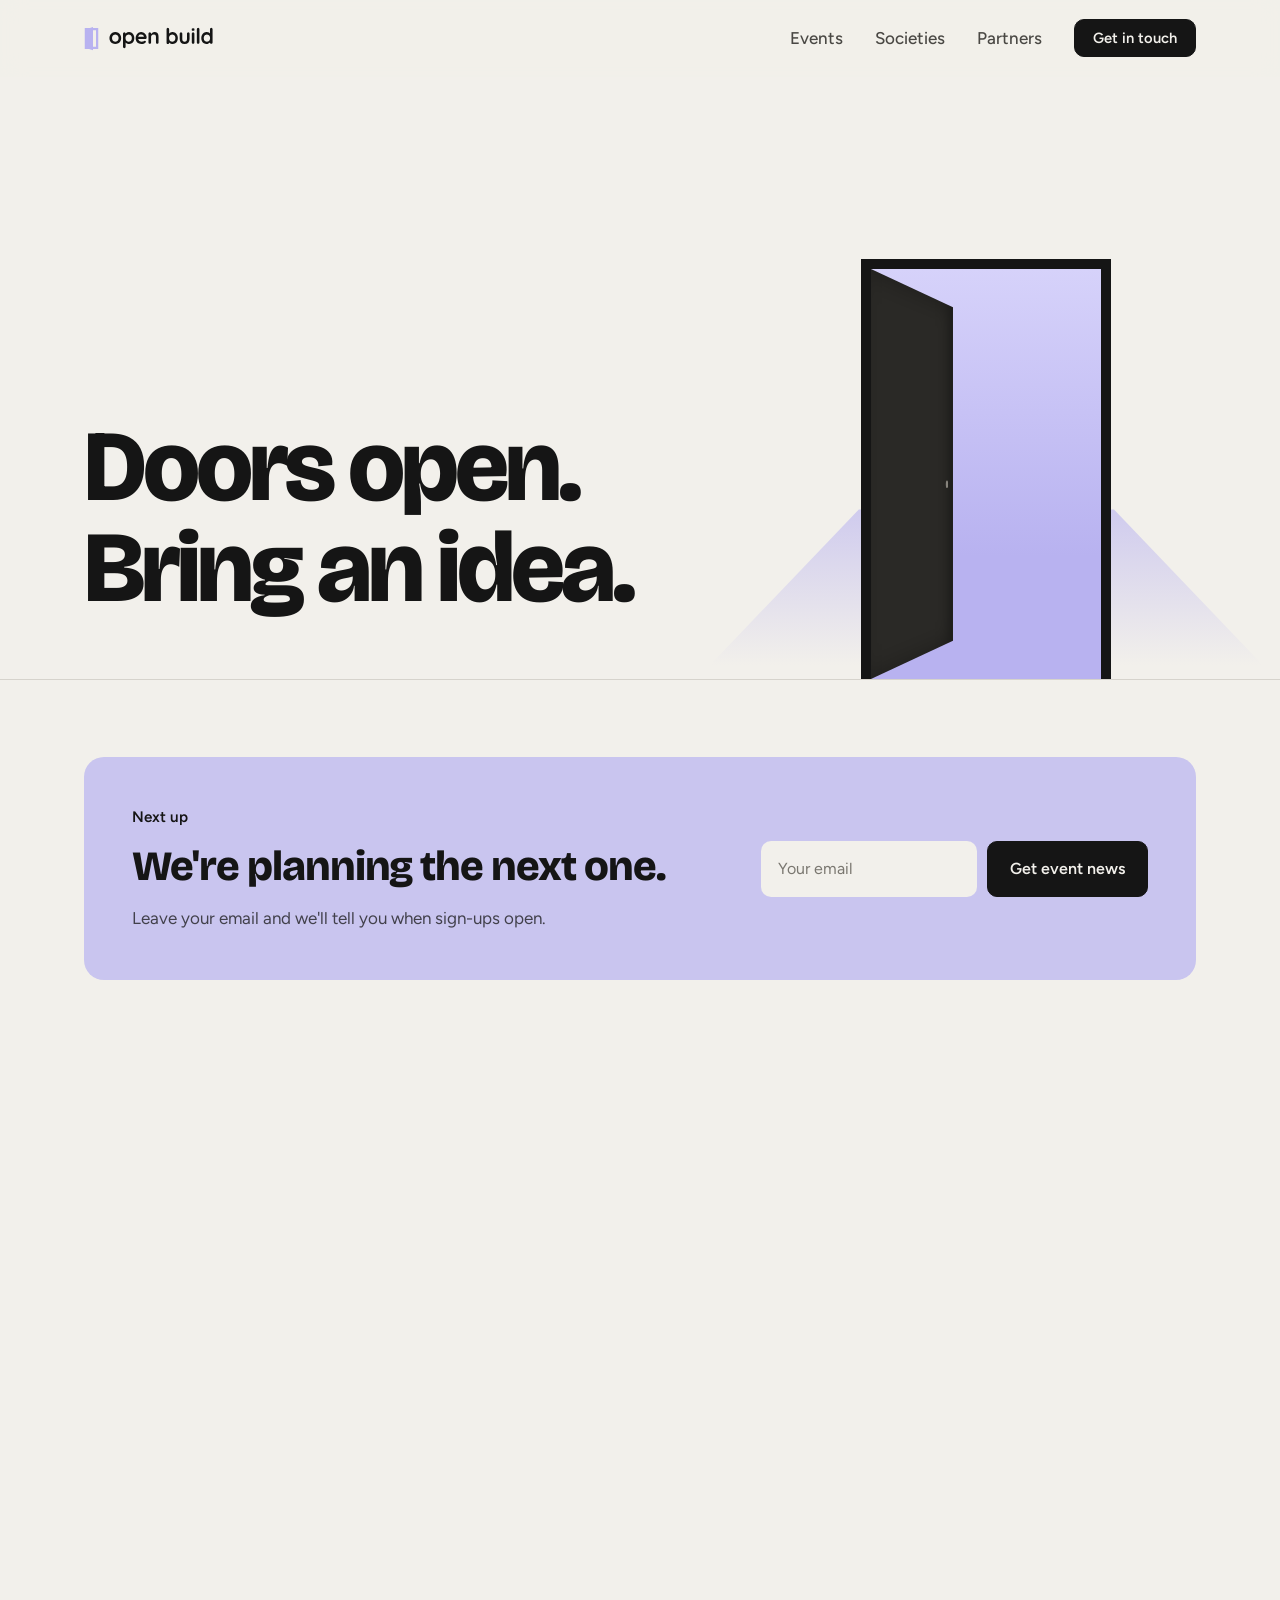
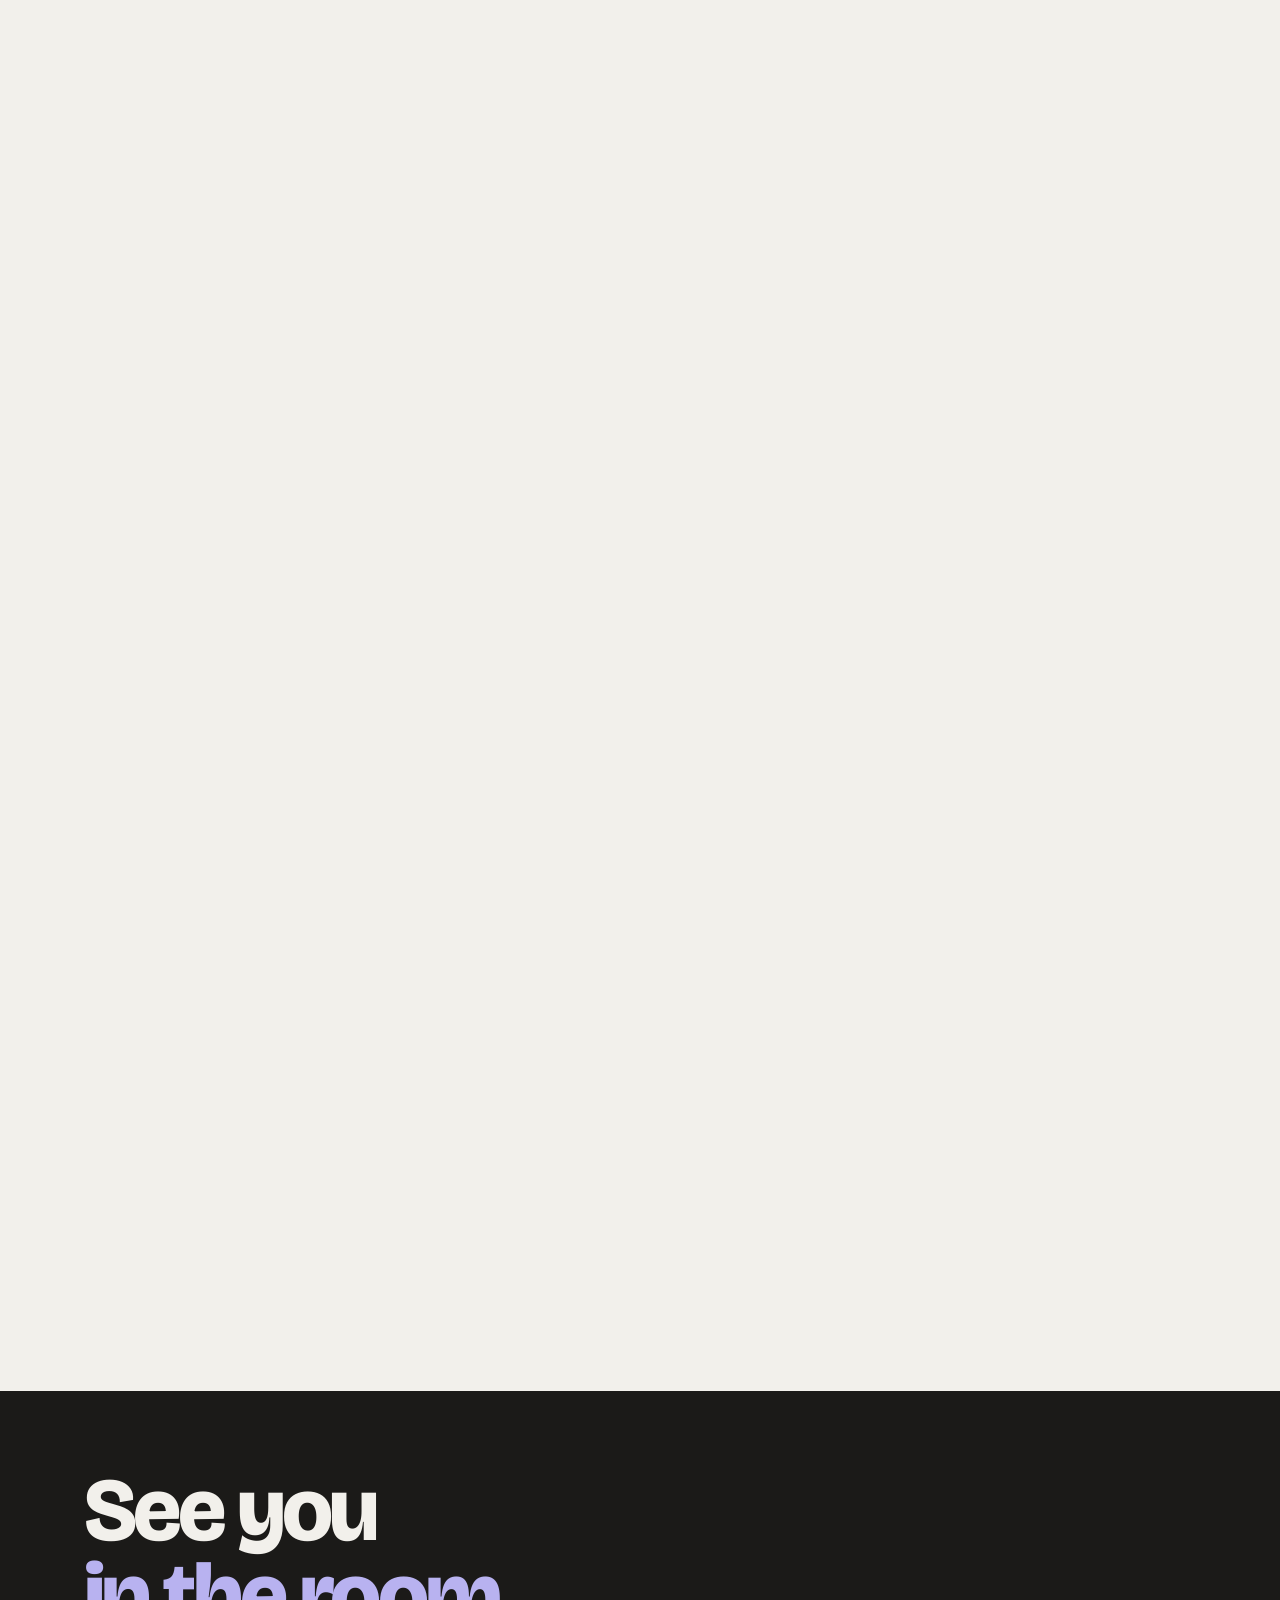
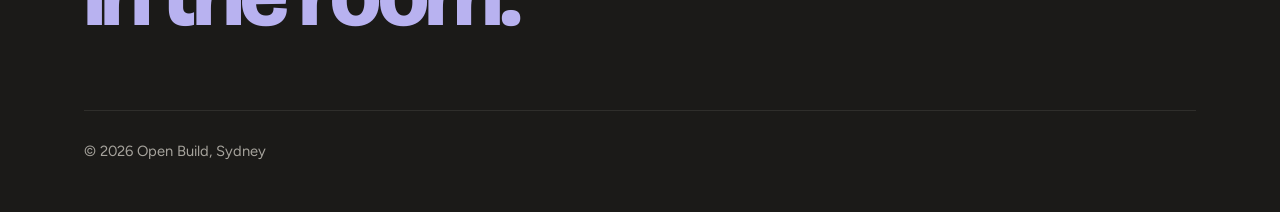
==== commit 8feff278: "Hide the footer's Events, Instagram and LinkedIn links until the accounts exist build.py now strips " ====
--- a/index.html
+++ b/index.html
@@ -278,6 +278,15 @@
 .tl-ob .bar{grid-column:2/-1;height:34px;border-radius:6px;background:var(--lav)}
 .tl-note{margin-top:10px;color:var(--ink-3);font-size:.9rem}
 @media (max-width:520px){.tl-years,.tl-row{grid-template-columns:80px repeat(3,1fr)}}
+/* The maze (societies page): three grey routes set off together and each hits a dead end, the maze fades back, then the Open Build line goes
+   straight through to the company, which turns lavender. The walls and routes are generated (seeded), so redraw them as a set, not by hand. */
+.mz-wall{fill:none;stroke:var(--ink-3);stroke-width:2;stroke-linecap:round;opacity:.7}
+.mz-try{fill:none;stroke:var(--ink);stroke-width:4;stroke-linecap:round;stroke-linejoin:round;stroke-dasharray:1 2}
+.mz-g{opacity:.2}
+.mz-go{fill:none;stroke:var(--lav-deep);stroke-width:4;stroke-linecap:round;stroke-dasharray:1 2}
+.mz-head{fill:none;stroke:var(--lav-deep);stroke-width:4;stroke-linecap:round;stroke-linejoin:round}
+.draw text.mz-lab{paint-order:stroke;stroke:var(--paper);stroke-width:8px;fill:var(--lav-deep)}
+.mz-co{fill:var(--lav)}
 
 /* Network */
 /* Societies: a slow, endless carousel of equal cards. JS clones the list once so the loop is seamless (the track moves exactly one copy's width), and sets --loop from the count.
@@ -352,6 +361,9 @@
 @keyframes open{from{transform:perspective(900px) rotateY(0)}}
 @keyframes fade{from{opacity:0}}
 @keyframes unveil{to{transform:scaleX(0)}}
+@keyframes trace{from{stroke-dashoffset:1}}
+@keyframes dim{from{opacity:1}}
+@keyframes lit{from{fill:var(--ink)}}
 .hero h1 .ln>span{animation:lineUp 1.4s var(--ease-out) .1s backwards}
 .doorway .frame{animation:fade .9s ease .1s backwards}
 .doorway .leaf{animation:open 2.4s var(--ease-in-out) .1s backwards}
@@ -361,6 +373,12 @@
 }
 [data-reveal].in{animation:rise 1.3s var(--ease-out) backwards}
 .timeline.in .tl-cover{animation:unveil var(--sweep) var(--ease-sweep) forwards}
+.maze.in .mz-try{animation:trace var(--t) linear .5s backwards}
+.maze.in .mz-g{animation:dim .6s ease 2.2s backwards}
+.maze.in .mz-go{animation:trace .9s var(--ease-in-out) 2.4s backwards}
+.maze.in .mz-head{animation:fade .2s ease 3.2s backwards}
+.maze.in .mz-lab{animation:fade .5s ease 2.9s backwards}
+.maze.in .mz-co{animation:lit .5s ease 3.2s backwards}
 </style>
 <script>document.documentElement.classList.add('js');if(!location.hash){try{history.scrollRestoration='manual'}catch(e){}scrollTo(0,0)}</script>
 </head><body>
@@ -483,11 +501,6 @@
     <p class="sign">See you<br><em>in the room.</em></p>
     <div class="foot-row">
       <span>© 2026 Open Build, Sydney</span>
-      <ul>
-        <li><a href="#events">Events<span class="soon">Luma soon</span></a></li>
-        <li><a href="#who">Instagram<span class="soon">soon</span></a></li>
-        <li><a href="#who">LinkedIn<span class="soon">soon</span></a></li>
-      </ul>
     </div>
   </div>
 </footer>
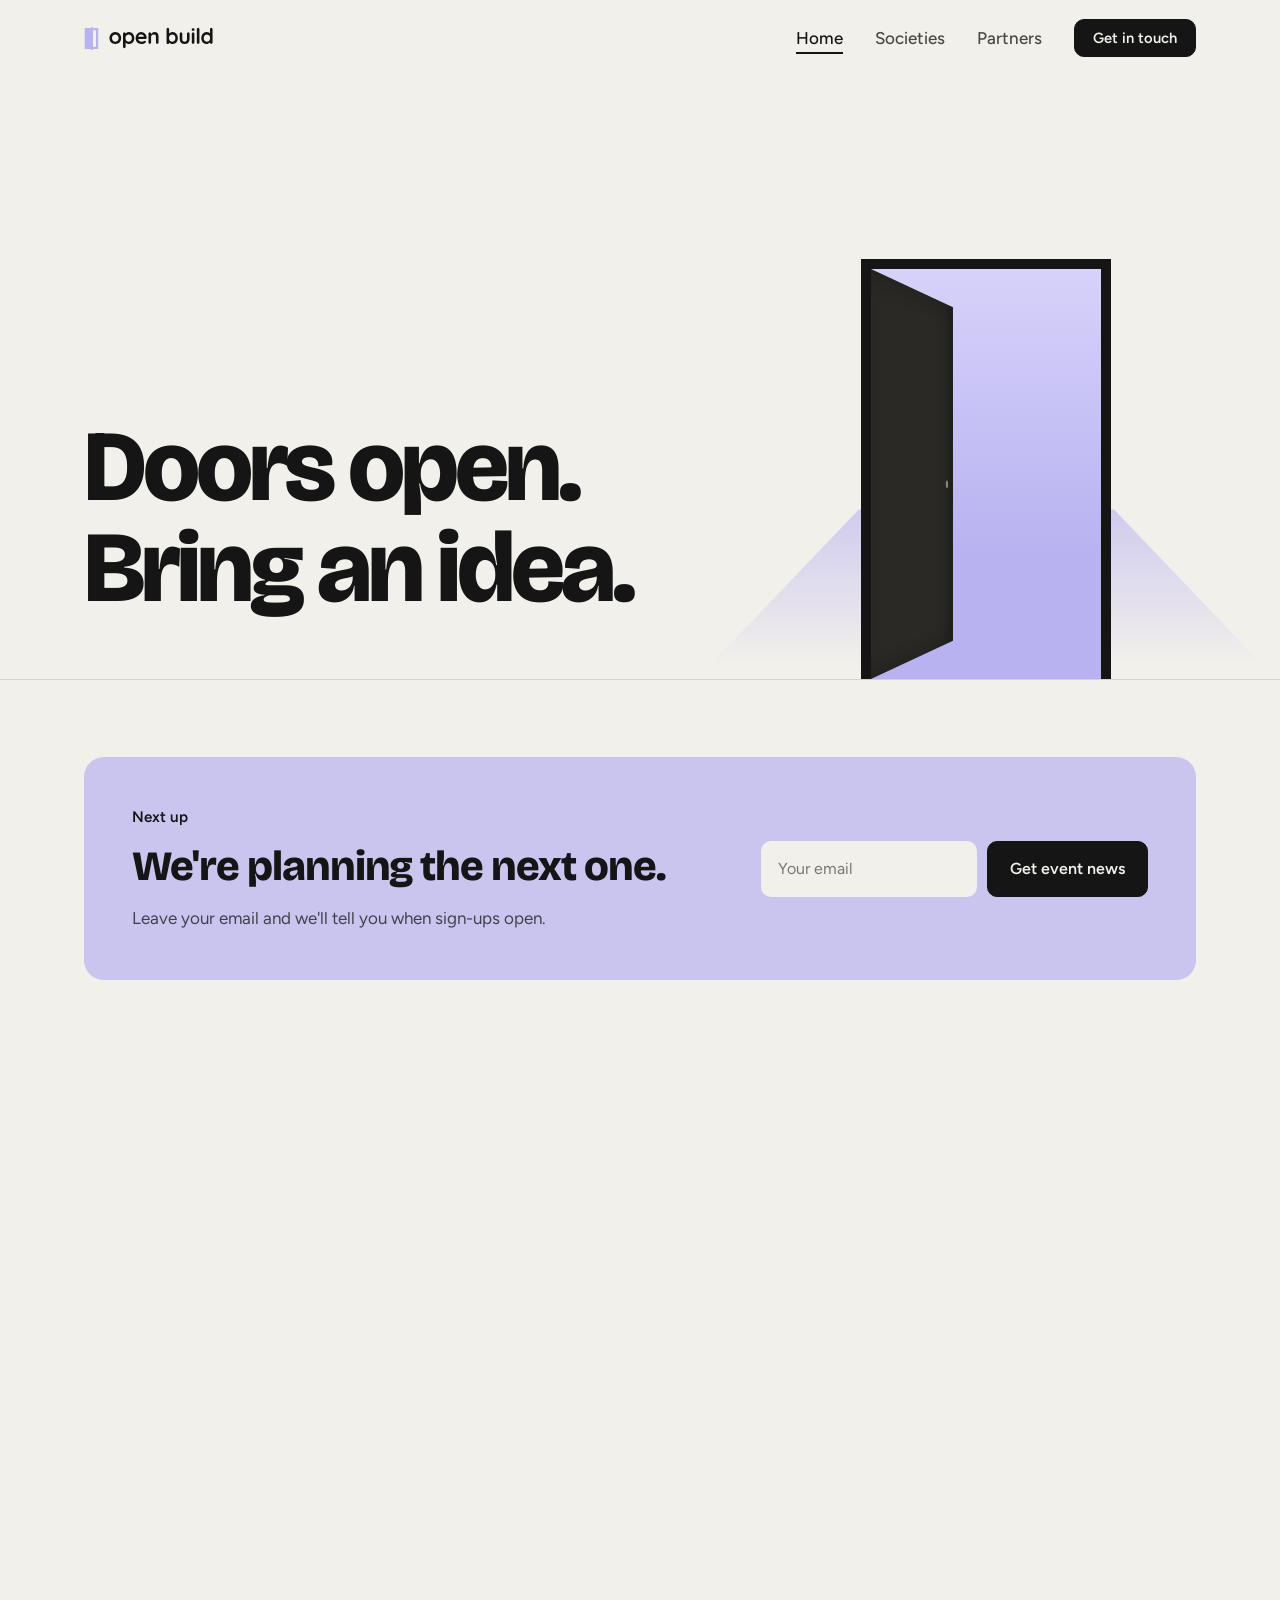
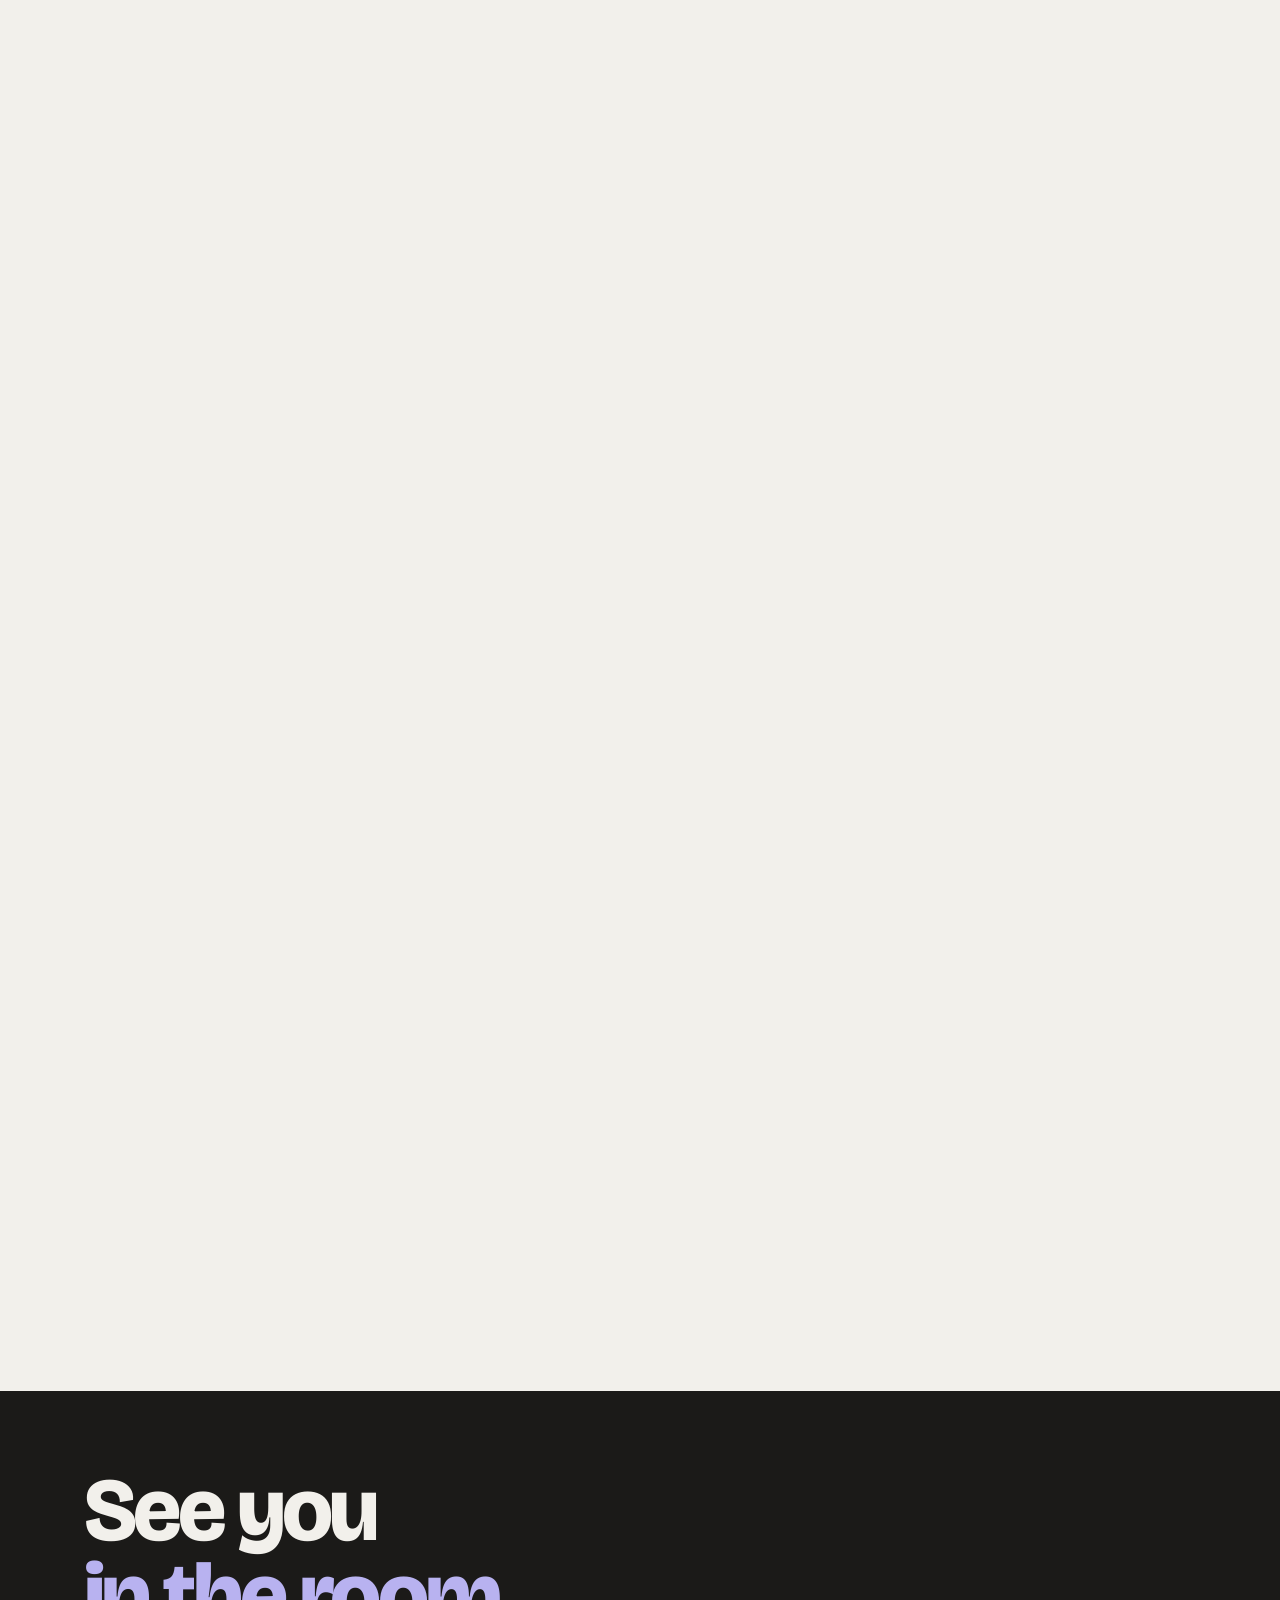
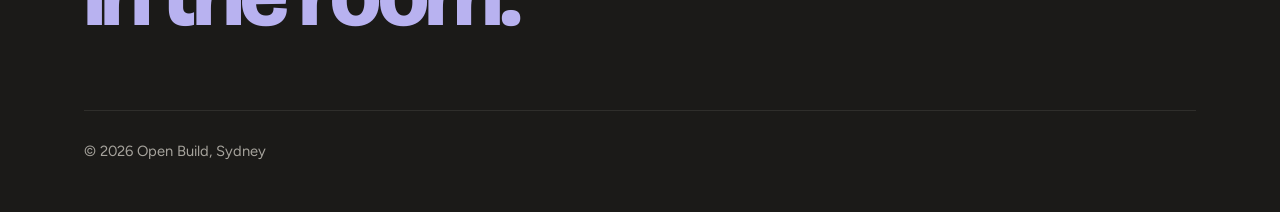
==== commit 64717839: "Nav: Home instead of Events Home links to the top of the main page and is marked current there. The " ====
--- a/index.html
+++ b/index.html
@@ -390,7 +390,7 @@
       <svg class="w" aria-hidden="true"><use href="#ob-word"/></svg>
     </a>
     <ul>
-      <li><a href="#past">Events</a></li>
+      <li><a href="#top" aria-current="page">Home</a></li>
       <li><a href="societies.html">Societies</a></li>
       <li><a href="partners.html">Partners</a></li>
     </ul>
@@ -536,15 +536,6 @@
   const onScroll=()=>h.classList.toggle('scrolled',scrollY>8);
   addEventListener('scroll',onScroll,{passive:true});onScroll();
 
-  // Nav marks the section in view (only links to sections of this page; the current page's own link is marked in the markup)
-  const links=[...document.querySelectorAll('.nav ul a')].filter(a=>a.getAttribute('href').startsWith('#'));
-  const targets=links.map(a=>document.querySelector(a.hash));
-  const spy=()=>{
-    const y=innerHeight*.4;let cur=-1;
-    targets.forEach((t,i)=>{const r=t.getBoundingClientRect();if(r.top<y&&r.bottom>y)cur=i;});
-    links.forEach((a,i)=>i===cur?a.setAttribute('aria-current','true'):a.removeAttribute('aria-current'));
-  };
-  addEventListener('scroll',spy,{passive:true});spy();
 
   // Stages reveal once on scroll-in, and everything inside a stage starts together.
   // A stage already scrolled past (a fast scroll or a nav jump) shows at once rather than waiting to be scrolled back to.
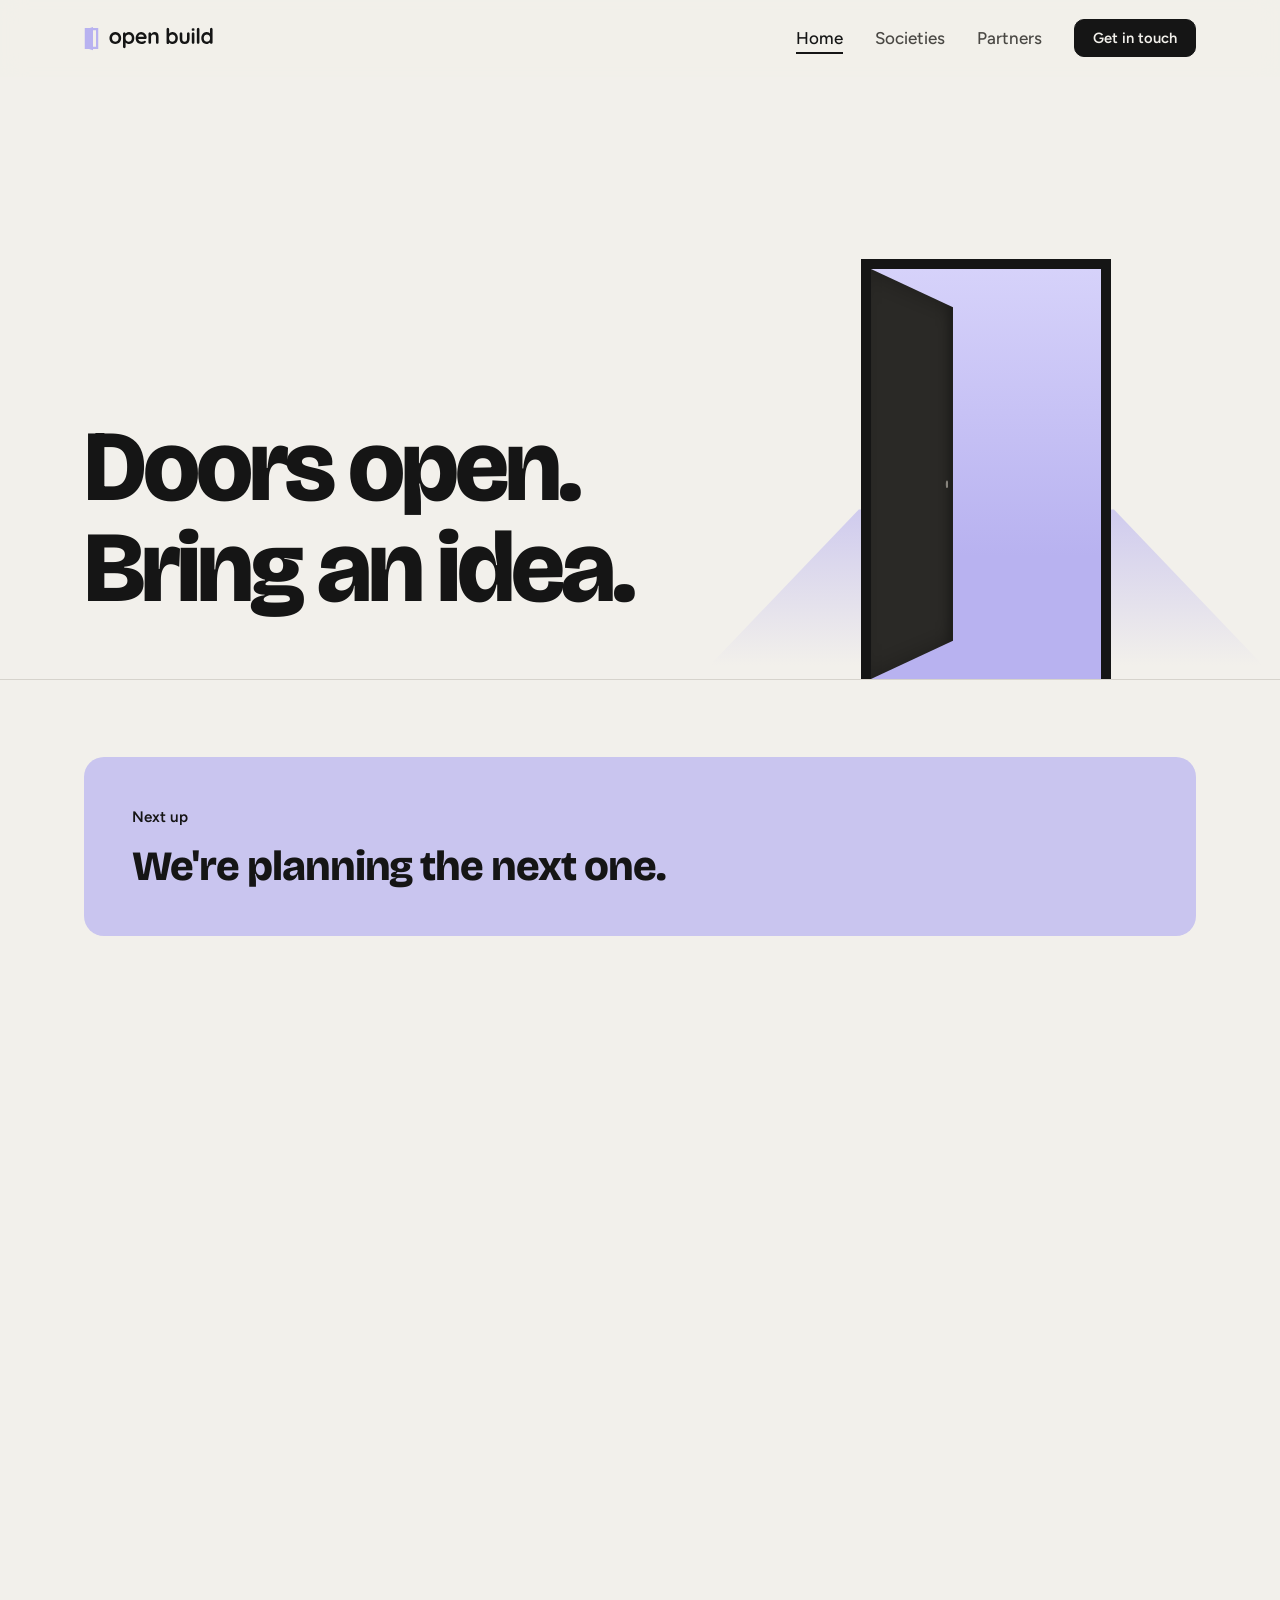
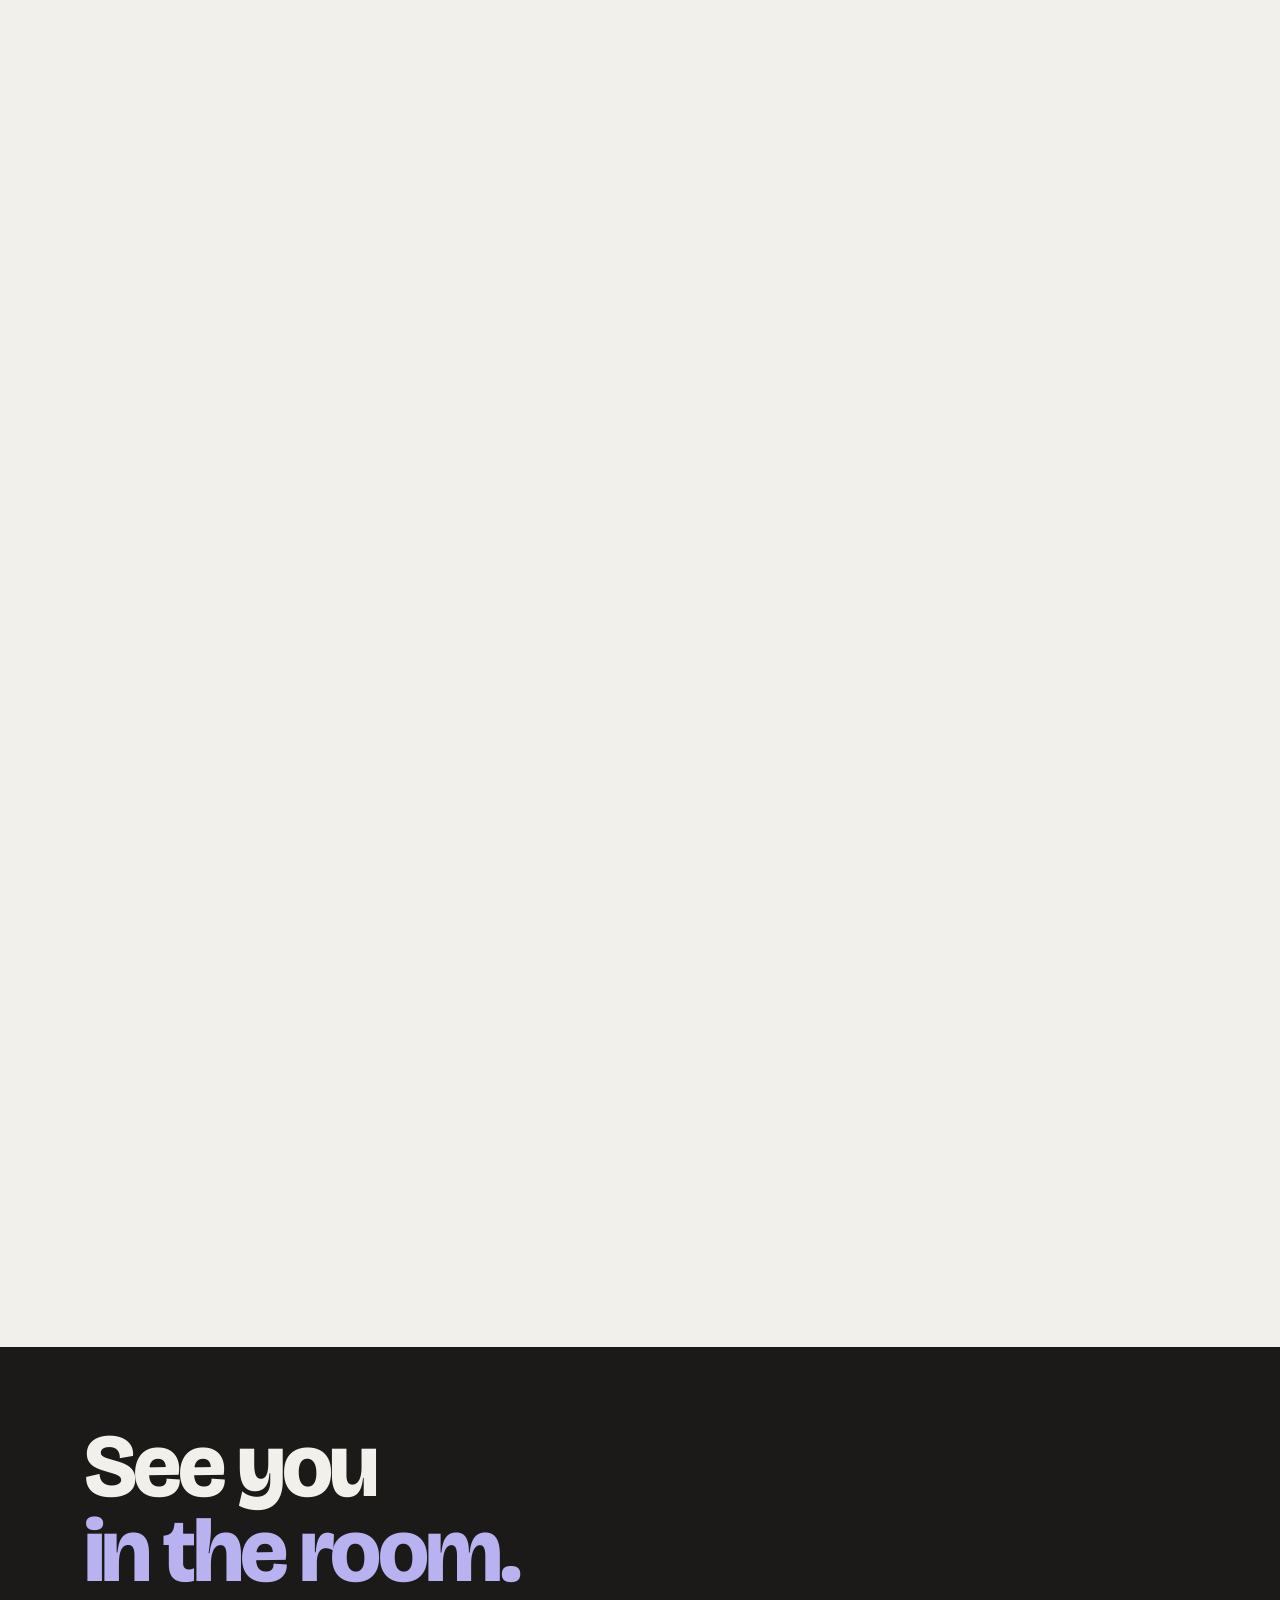
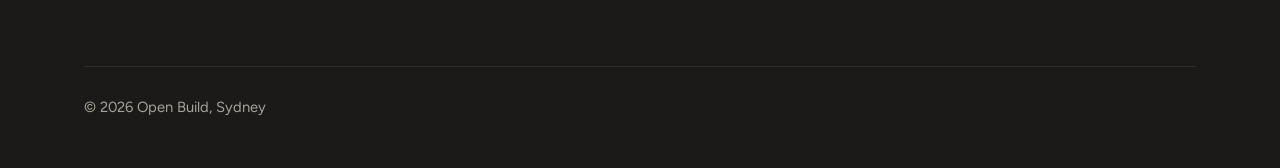
==== commit 0f6b8372: "Next up card reads the next event from Luma; door favicon The email sign-up is gone. A GitHub Action" ====
--- a/index.html
+++ b/index.html
@@ -2,6 +2,9 @@
 <title>Open Build</title>
 <meta name="claude:viewport-fit-sides" content="cover">
 <meta name="description" content="Open Build connects Sydney's uni societies with the companies and communities who want to build with them.">
+<link rel="icon" href="/favicon.svg" type="image/svg+xml">
+<link rel="icon" href="/img/favicon-32.png" sizes="32x32" type="image/png">
+<link rel="apple-touch-icon" href="/img/apple-touch-icon.png">
 <link rel="preconnect" href="https://fonts.googleapis.com">
 <link rel="preconnect" href="https://fonts.gstatic.com" crossorigin>
 <link rel="stylesheet" href="https://fonts.googleapis.com/css2?family=Bricolage+Grotesque:opsz,wght@12..96,700;12..96,800&family=Figtree:wght@400;500;600&family=JetBrains+Mono:wght@500&display=swap">
@@ -102,7 +105,7 @@
 
 /* Next up */
 .next{margin-top:clamp(48px,6vw,80px);background:color-mix(in srgb,var(--lav) calc(70% + 30% * var(--lit,1)),var(--paper));color:var(--on-lav);border-radius:20px;padding:clamp(28px,4vw,48px);display:grid;grid-template-columns:minmax(0,1.1fr) minmax(0,1fr) auto;gap:28px clamp(32px,4vw,64px);align-items:center}
-.next.tba{grid-template-columns:minmax(0,1fr) auto}
+.next.tba{grid-template-columns:1fr}
 @media (max-width:900px){.next,.next.tba{grid-template-columns:1fr}}
 .next .head{display:grid;gap:16px;justify-items:start}
 .next .tag{display:flex;align-items:center;gap:12px;font-weight:600;font-size:.95rem}
@@ -115,11 +118,6 @@
 .next dd{margin:0}
 .next .btn{background:var(--on-lav);color:#F2F0EB;border-color:var(--on-lav);justify-self:start}
 @media (hover:hover) and (pointer:fine){.next .btn:hover{background:#2e2d2a;border-color:#2e2d2a}}
-.next-form{display:flex;flex-wrap:wrap;gap:10px;max-width:none;width:min(100%,440px)}
-.next-form input{flex:1 1 200px;min-width:0;background:var(--paper);color:var(--ink);border-color:transparent}
-.next-form input::placeholder{color:var(--ink-3)}
-.next-form input:focus{outline-color:var(--on-lav)}
-.next-form .sent{flex:1 1 100%}
 
 
 /* Two doors: one big button per audience, each opening its own page. Only the name, a small drawing and the arrow. */
@@ -341,6 +339,8 @@
 .form-foot{margin-top:8px}
 .form-foot .btn{background:#B8B2F0;border-color:#B8B2F0;color:#151515}
 @media (hover:hover) and (pointer:fine){.form-foot .btn:hover{background:#d6d2fa;border-color:#d6d2fa}}
+/* Spam trap: a field people never see or reach; bots that fill it in are dropped by the form script */
+.hp{position:absolute;left:-9999px;width:1px;height:1px;opacity:0}
 .sent{grid-column:1/-1;background:var(--night-2);border:1px solid #B8B2F0;border-radius:10px;padding:16px 18px;color:#F2F0EB;animation:formIn .25s var(--ease-out)}
 
 footer{background:var(--night);color:#F2F0EB;padding-block:clamp(40px,6vw,96px) 48px}
@@ -385,14 +385,14 @@
 <svg width="0" height="0" style="position:absolute" aria-hidden="true"><symbol id="ob-mark" viewBox="12 -1 40 66"><path fill-rule="evenodd" d="M14 4H50V60H14Z M20 10H44V54H20Z"/><path d="M17 7L36 1L36 63L17 57Z"/></symbol><symbol id="ob-frame" viewBox="12 -1 40 66"><path fill-rule="evenodd" d="M14 4H50V60H14Z M20 10H44V54H20Z"/></symbol><symbol id="ob-word" viewBox="2 -76 481.2 98"><path d="M58.40-26.70L58.40-26.70Q58.40-18.50 54.75-12.25Q51.10-6 44.95-2.50Q38.80 1 31.20 1L31.20 1Q23.60 1 17.45-2.50Q11.30-6 7.65-12.25Q4-18.50 4-26.70L4-26.70Q4-34.90 7.65-41.15Q11.30-47.40 17.45-50.95Q23.60-54.50 31.20-54.50L31.20-54.50Q38.80-54.50 44.95-50.95Q51.10-47.40 54.75-41.15Q58.40-34.90 58.40-26.70ZM46.40-26.70L46.40-26.70Q46.40-31.80 44.35-35.55Q42.30-39.30 38.85-41.40Q35.40-43.50 31.20-43.50L31.20-43.50Q27-43.50 23.55-41.40Q20.10-39.30 18.05-35.55Q16-31.80 16-26.70L16-26.70Q16-21.70 18.05-17.95Q20.10-14.20 23.55-12.10Q27-10 31.20-10L31.20-10Q35.40-10 38.85-12.10Q42.30-14.20 44.35-17.95Q46.40-21.70 46.40-26.70ZM94.60-54.50L94.60-54.50Q101.60-54.50 107.15-50.95Q112.70-47.40 115.95-41.20Q119.20-35 119.20-26.80Q119.20-18.60 115.95-12.35Q112.70-6.10 107.25-2.55Q101.80 1 95 1L95 1Q91 1 87.50-0.30Q84-1.60 81.40-3.60L81.40-3.60Q80-4.60 78.90-5.70L78.90-5.70L78.90 13.90Q78.90 16.50 77.20 18.25Q75.50 20 72.90 20Q70.30 20 68.60 18.30Q66.90 16.60 66.90 13.90L66.90 13.90L66.90-47.40Q66.90-50 68.60-51.75Q70.30-53.50 72.90-53.50Q75.50-53.50 77.20-51.75Q78.90-50 78.90-47.40L78.90-47.40L78.90-46.90Q80.20-48.60 82.40-50.30L82.40-50.30Q84.80-52.10 87.95-53.30Q91.10-54.50 94.60-54.50ZM93.10-43.50L93.10-43.50Q88.70-43.50 85.40-41.30Q82.10-39.10 80.25-35.35Q78.40-31.60 78.40-26.80L78.40-26.80Q78.40-22.10 80.25-18.25Q82.10-14.40 85.40-12.20Q88.70-10 93.10-10Q97.50-10 100.75-12.20Q104-14.40 105.85-18.25Q107.70-22.10 107.70-26.80L107.70-26.80Q107.70-31.60 105.85-35.35Q104-39.10 100.75-41.30Q97.50-43.50 93.10-43.50ZM152.90 1L152.90 1Q144.40 1 138.15-2.55Q131.90-6.10 128.55-12.20Q125.20-18.30 125.20-26L125.20-26Q125.20-35 128.85-41.35Q132.50-47.70 138.40-51.10Q144.30-54.50 150.90-54.50L150.90-54.50Q156-54.50 160.55-52.40Q165.10-50.30 168.60-46.65Q172.10-43 174.15-38.20Q176.20-33.40 176.20-28L176.20-28Q176.10-25.60 174.30-24.10Q172.50-22.60 170.10-22.60L170.10-22.60L137.10-22.60Q137.60-19.80 139-17.70L139-17.70Q141.20-13.90 144.75-11.95Q148.30-10 152.30-10L152.30-10Q156-10 158.20-10.60Q160.40-11.20 161.75-12.05Q163.10-12.90 164.20-13.50L164.20-13.50Q166-14.40 167.60-14.40L167.60-14.40Q169.80-14.40 171.25-12.90Q172.70-11.40 172.70-9.40L172.70-9.40Q172.70-6.70 169.90-4.50L169.90-4.50Q167.30-2.30 162.60-0.65Q157.90 1 152.90 1ZM137.20-32.60L137.20-32.60L163.40-32.60L163.40-33.30Q163.20-36.20 161.35-38.50Q159.50-40.80 156.75-42.15Q154-43.50 150.90-43.50L150.90-43.50Q147.90-43.50 145.30-42.70Q142.70-41.90 140.80-40Q138.90-38.10 137.80-34.90L137.80-34.90Q137.40-33.80 137.20-32.60ZM213.30-54.50L213.30-54.50Q220.70-54.50 224.55-51.40Q228.40-48.30 229.85-43.15Q231.30-38 231.30-31.70L231.30-31.70L231.30-6.10Q231.30-3.50 229.60-1.75Q227.90 0 225.30 0Q222.70 0 221-1.75Q219.30-3.50 219.30-6.10L219.30-6.10L219.30-31.70Q219.30-35 218.45-37.65Q217.60-40.30 215.40-41.90Q213.20-43.50 209.10-43.50L209.10-43.50Q205.10-43.50 202.35-41.90Q199.60-40.30 198.15-37.65Q196.70-35 196.70-31.70L196.70-31.70L196.70-6.10Q196.70-3.50 195-1.75Q193.30 0 190.70 0Q188.10 0 186.40-1.75Q184.70-3.50 184.70-6.10L184.70-6.10L184.70-47.40Q184.70-50 186.40-51.75Q188.10-53.50 190.70-53.50Q193.30-53.50 195-51.75Q196.70-50 196.70-47.40L196.70-47.40L196.70-45.70Q197.20-46.40 197.80-47.10L197.80-47.10Q199.50-49 201.80-50.70Q204.10-52.40 207-53.45Q209.90-54.50 213.30-54.50ZM296.00-54.50L296.00-54.50Q303.00-54.50 308.55-50.95Q314.10-47.40 317.35-41.20Q320.60-35 320.60-26.80Q320.60-18.60 317.35-12.35Q314.10-6.10 308.65-2.55Q303.20 1 296.40 1L296.40 1Q292.40 1 288.90-0.30Q285.40-1.60 282.80-3.60L282.80-3.60Q281.40-4.60 280.30-5.70L280.30-5.70L280.30-5.10Q280.30-2.50 278.60-0.75Q276.90 1 274.30 1Q271.70 1 270.00-0.70Q268.30-2.40 268.30-5.10L268.30-5.10L268.30-67.90Q268.30-70.50 270.00-72.25Q271.70-74 274.30-74Q276.90-74 278.60-72.25Q280.30-70.50 280.30-67.90L280.30-67.90L280.30-46.90Q281.60-48.60 283.80-50.30L283.80-50.30Q286.20-52.10 289.35-53.30Q292.50-54.50 296.00-54.50ZM294.50-43.50L294.50-43.50Q290.10-43.50 286.80-41.30Q283.50-39.10 281.65-35.35Q279.80-31.60 279.80-26.80L279.80-26.80Q279.80-22.10 281.65-18.25Q283.50-14.40 286.80-12.20Q290.10-10 294.50-10Q298.90-10 302.15-12.20Q305.40-14.40 307.25-18.25Q309.10-22.10 309.10-26.80L309.10-26.80Q309.10-31.60 307.25-35.35Q305.40-39.10 302.15-41.30Q298.90-43.50 294.50-43.50ZM368.80-53.50L368.80-53.50Q371.40-53.50 373.10-51.75Q374.80-50 374.80-47.40L374.80-47.40L374.80-22Q374.80-11.40 368.90-5.20Q363 1 351.90 1L351.90 1Q340.80 1 334.95-5.20Q329.10-11.40 329.10-22L329.10-22L329.10-47.40Q329.10-50 330.80-51.75Q332.50-53.50 335.10-53.50L335.10-53.50Q337.70-53.50 339.40-51.75Q341.10-50 341.10-47.40L341.10-47.40L341.10-22Q341.10-15.90 343.80-12.95Q346.50-10 351.90-10L351.90-10Q357.40-10 360.10-12.95Q362.80-15.90 362.80-22L362.80-22L362.80-47.40Q362.80-50 364.50-51.75Q366.20-53.50 368.80-53.50ZM397.10-47.40L397.10-6.10Q397.10-3.50 395.40-1.75Q393.70 0 391.10 0L391.10 0Q388.50 0 386.80-1.75Q385.10-3.50 385.10-6.10L385.10-6.10L385.10-47.40Q385.10-50 386.80-51.75Q388.50-53.50 391.10-53.50L391.10-53.50Q393.70-53.50 395.40-51.75Q397.10-50 397.10-47.40L397.10-47.40ZM391.00-60L391.00-60Q387.60-60 386.20-61.10Q384.80-62.20 384.80-65L384.80-65L384.80-66.90Q384.80-69.80 386.35-70.85Q387.90-71.90 391.10-71.90L391.10-71.90Q394.60-71.90 396.00-70.80Q397.40-69.70 397.40-66.90L397.40-66.90L397.40-65Q397.40-62.10 395.90-61.05Q394.40-60 391.00-60ZM420.40-67.90L420.40-6.10Q420.40-3.50 418.65-1.75Q416.90 0 414.30 0L414.30 0Q411.80 0 410.10-1.75Q408.40-3.50 408.40-6.10L408.40-6.10L408.40-67.90Q408.40-70.50 410.15-72.25Q411.90-74 414.50-74L414.50-74Q417.10-74 418.75-72.25Q420.40-70.50 420.40-67.90L420.40-67.90ZM475.20-74L475.20-74Q477.80-74 479.50-72.30Q481.20-70.60 481.20-67.90L481.20-67.90L481.20-6.10Q481.20-3.50 479.50-1.75Q477.80 0 475.20 0Q472.60 0 470.90-1.80L470.90-1.80Q469.20-3.50 469.20-6L469.20-6Q468-4.60 466.20-3.30L466.20-3.30Q463.80-1.50 460.55-0.25Q457.30 1 453.50 1L453.50 1Q446.60 1 441-2.55Q435.40-6.10 432.15-12.35Q428.90-18.60 428.90-26.70L428.90-26.70Q428.90-34.90 432.15-41.15Q435.40-47.40 440.90-50.95Q446.40-54.50 453.10-54.50L453.10-54.50Q457.40-54.50 461-53.20Q464.60-51.90 467.30-49.90L467.30-49.90Q468.30-49.10 469.20-48.30L469.20-48.30L469.20-67.90Q469.20-70.50 470.90-72.25Q472.60-74 475.20-74ZM455-10L455-10Q459.40-10 462.70-12.20Q466-14.40 467.85-18.20Q469.70-22 469.70-26.70L469.70-26.70Q469.70-31.50 467.85-35.30Q466-39.10 462.70-41.30Q459.40-43.50 455-43.50L455-43.50Q450.70-43.50 447.40-41.30Q444.10-39.10 442.25-35.30Q440.40-31.50 440.40-26.70L440.40-26.70Q440.40-22 442.25-18.20Q444.10-14.40 447.40-12.20Q450.70-10 455-10Z"/></symbol><symbol id="d-pawn" viewBox="0 0 28 60"><circle cx="14" cy="9" r="9"/><path d="M0 60C0 36 5 24 14 24C23 24 28 36 28 60Z"/></symbol><symbol id="d-env" viewBox="-2 -2 48 34"><rect class="d-card" width="44" height="30" rx="3"/><rect class="d-line" width="44" height="30" rx="3"/><path class="d-line" d="M1 3L22 18L43 3"/></symbol></svg>
 <header class="top" id="top">
   <div class="wrap nav">
-    <a class="logo" href="#top" aria-label="Open Build home">
+    <a class="logo" href="/" aria-label="Open Build home">
       <svg class="m" aria-hidden="true"><use href="#ob-mark"/></svg>
       <svg class="w" aria-hidden="true"><use href="#ob-word"/></svg>
     </a>
     <ul>
-      <li><a href="#top" aria-current="page">Home</a></li>
-      <li><a href="societies.html">Societies</a></li>
-      <li><a href="partners.html">Partners</a></li>
+      <li><a href="/" aria-current="page">Home</a></li>
+      <li><a href="/societies">Societies</a></li>
+      <li><a href="/partners">Partners</a></li>
     </ul>
     <a class="btn btn-ink" href="#who">Get in touch</a>
   </div>
@@ -417,9 +417,7 @@
       <div class="head">
         <p class="tag">Next up</p>
         <h3>We're planning the next one.</h3>
-        <p class="note">Leave your email and we'll tell you when sign-ups open.</p>
       </div>
-      <form class="next-form" id="form-news"><input id="n-email" name="email" type="email" autocomplete="email" placeholder="Your email" aria-label="Your email" required><button class="btn" type="submit">Get event news</button></form>
     </aside>
   </div>
 </section>
@@ -467,11 +465,11 @@
       <p class="sub">Two sides, one contact. Pick yours.</p>
     </div>
     <div class="doors" data-reveal>
-      <a class="door-btn" id="for-societies" href="societies.html">
+      <a class="door-btn" id="for-societies" href="/societies">
         <svg viewBox="0 0 120 64" aria-hidden="true"><use href="#d-pawn" class="d-ink" x="0" y="10" width="25.2" height="54"/><use href="#d-pawn" class="d-you" x="20" y="4" width="28" height="60"/><use href="#d-pawn" class="d-ink" x="43" y="10" width="25.2" height="54"/><use href="#d-pawn" class="d-ink" x="64" y="16" width="22.4" height="48"/></svg>
         <span class="lbl">Societies</span><span class="arr" aria-hidden="true">→</span>
       </a>
-      <a class="door-btn lav" id="for-partners" href="partners.html">
+      <a class="door-btn lav" id="for-partners" href="/partners">
         <svg viewBox="0 0 120 64" aria-hidden="true"><path class="d-onlav" fill-rule="evenodd" d="M0 64V8H44V64ZM8 16H18V26H8ZM26 16H36V26H26ZM8 34H18V44H8ZM26 34H36V44H26ZM17 52H27V64H17Z"/><use href="#d-pawn" class="d-onlav" x="54" y="10" width="25.2" height="54"/><use href="#d-pawn" class="d-onlav" x="80" y="16" width="22.4" height="48"/></svg>
         <span class="lbl">Companies and communities</span><span class="arr" aria-hidden="true">→</span>
       </a>
@@ -485,9 +483,9 @@
       <h2>Events we've run.</h2>
     </div>
     <ul class="shots">
-      <li><figure><img src="img/ev-h4h.jpg" alt="The main floor at Hack for Humanity, every table full of teams building"></figure><p class="mono">Sep 2026</p><h3>Hack for Humanity</h3><p>Two days building tools with real non-profits.</p></li>
-      <li><figure><img src="img/ev-healthhack.jpg" alt="Teams heads down on their laptops at HealthHack Sydney"></figure><p class="mono">Jul 2026</p><h3>HealthHack Sydney</h3><p>A weekend on real healthcare problems.</p></li>
-      <li><figure><img src="img/ev-debugged.jpg" alt="Teams building their apps on the floor at Debugged"></figure><p class="mono">Jun 2026</p><h3>Debugged</h3><p>A one-day build sprint, from problem to pitch.</p></li>
+      <li><figure><img src="/img/ev-h4h.jpg" alt="The main floor at Hack for Humanity, every table full of teams building"></figure><p class="mono">Sep 2026</p><h3>Hack for Humanity</h3><p>Two days building tools with real non-profits.</p></li>
+      <li><figure><img src="/img/ev-healthhack.jpg" alt="Teams heads down on their laptops at HealthHack Sydney"></figure><p class="mono">Jul 2026</p><h3>HealthHack Sydney</h3><p>A weekend on real healthcare problems.</p></li>
+      <li><figure><img src="/img/ev-debugged.jpg" alt="Teams building their apps on the floor at Debugged"></figure><p class="mono">Jun 2026</p><h3>Debugged</h3><p>A one-day build sprint, from problem to pitch.</p></li>
     </ul>
   </div>
 </section>
@@ -521,12 +519,27 @@
     for(const t of ['wheel','touchstart','keydown','pointerdown'])addEventListener(t,settle,{once:true,passive:true});
     setTimeout(settle,1500);
   }else root.classList.add('ready');
+  // The same page whatever its address: /, /index.html and /index are one page, as are /societies and /societies.html
+  const page=p=>p.replace(/\.html$/,'').replace(/\/index$/,'/');
+  // On the live site the address bar stays clean: open-build.org/, /societies or /partners, with no index.html, .html or #section
+  // (old links like /index.html#past still land on their section first)
+  if(/(^|\.)open-build\.org$|github\.io$/.test(location.hostname)){
+    const clean=()=>{const p=page(location.pathname);if(p!==location.pathname||location.hash)history.replaceState(history.state,'',p+location.search);};
+    location.hash?addEventListener('load',clean,{once:true}):clean();
+  }
   // Leaving for another page: fade out and go to the top first, so the position carried over is the top
   document.addEventListener('click',e=>{
     const a=e.target.closest('a[href]');
     if(!a||e.defaultPrevented||e.button||e.metaKey||e.ctrlKey||e.shiftKey||e.altKey||a.target)return;
     const u=new URL(a.href,location.href);
-    if(u.origin!==location.origin||u.pathname===location.pathname)return;
+    if(u.origin!==location.origin)return;
+    // A link within this page scrolls there without writing #section into the address bar
+    if(page(u.pathname)===page(location.pathname)){
+      e.preventDefault();
+      const t=u.hash.length>1&&document.getElementById(u.hash.slice(1));
+      t&&t.id!=='top'?t.scrollIntoView():scrollTo({top:0});
+      return;
+    }
     e.preventDefault();root.classList.add('leaving');
     setTimeout(()=>{root.classList.remove('ready');scrollTo({top:0,left:0,behavior:'instant'});location.href=u.href;},still?0:170);
   });
@@ -628,6 +641,29 @@
 
   }
 
+  // Next up (home only): the next event on Open Build's Luma calendar, which a GitHub Action (scripts/next_event.py) saves to
+  // next-event.json every few hours. No event, no file (the artifact preview) or one that has ended: the card stays on "We're planning the next one."
+  const next=document.querySelector('.next.tba');
+  if(next)fetch('next-event.json',{cache:'no-cache'}).then(r=>r.ok?r.json():{}).then(ev=>{
+    const start=new Date(ev.start),end=new Date(ev.end||ev.start);
+    if(!ev.name||!/^https:\/\/(luma\.com|lu\.ma)\//.test(ev.url||'')||!(end>Date.now()))return;
+    const tz='Australia/Sydney',fmt=(d,o)=>new Intl.DateTimeFormat('en-AU',{timeZone:tz,...o}).format(d);
+    const day=d=>fmt(d,{weekday:'short',day:'numeric',month:'short'}).replace(',','');
+    const time=d=>fmt(d,{hour:'numeric',minute:'2-digit'}).replace(':00','').replace(/\s/g,'');
+    const ymd=d=>Date.parse(fmt(d,{year:'numeric',month:'2-digit',day:'2-digit'}).split('/').reverse().join('-'));
+    const days=Math.round((ymd(start)-ymd(new Date()))/864e5);
+    const pill=start<=Date.now()?'On now':days>1?days+' days to go':days===1?'Tomorrow':'Today';
+    const month=d=>fmt(d,{month:'short'});
+    const when=ymd(start)===ymd(end)?`${day(start)}, ${time(start)}–${time(end)}`
+      :`${month(start)===month(end)?day(start).replace(/ \S+$/,''):day(start)} – ${day(end)}`;
+    const el=(tag,cls,text)=>{const e=document.createElement(tag);if(cls)e.className=cls;if(text!=null)e.textContent=text;return e;};
+    const head=el('div','head'),tag=el('p','tag','Next up'),dl=el('dl'),go=el('a','btn','RSVP on Luma');
+    tag.append(el('span','pill',pill));head.append(tag,el('h3',null,ev.name));
+    for(const [k,v] of [['When',when],['Where',ev.where||'Sydney, venue to be confirmed']]){const r=el('div');r.append(el('dt',null,k),el('dd',null,v));dl.append(r);}
+    Object.assign(go,{href:ev.url,target:'_blank',rel:'noopener'});
+    next.replaceChildren(head,dl,go);next.classList.remove('tba');
+  }).catch(()=>{});
+
   // Logo carousels (societies, partner rows): repeat each row until half of it covers the widest screen, so the loop has no seam.
   // About 4s of travel per card.
   for(const socs of document.querySelectorAll('.socs')){
@@ -667,12 +703,23 @@
     },{threshold:.6}).observe(stack);
   }
 
+  // Forms post to the "Open Build website forms" Apps Script (apps-script/Code.gs), which emails admin@open-build.org
+  // and files society and partner leads under the leads-societies and leads-sponsors Gmail labels
+  const FORM_URL='https://script.google.com/macros/s/AKfycbxq6PM1tLFZSoM4EO5fF1eR14cDv5BEXwKaNrwaIjZPyVS281Uve2sn2u5Gti2TwkfB/exec';
+  const thanks="Thanks, we've got it. We'll get back to you within two working days.";
   for(const f of document.querySelectorAll('form')){
-    f.addEventListener('submit',e=>{
+    const kind=f.id.replace('form-',''),btn=f.querySelector('[type=submit]'),label=btn.textContent;
+    f.addEventListener('submit',async e=>{
       e.preventDefault();
       f.querySelector('.sent')?.remove();
+      btn.disabled=true;btn.textContent='Sending…';
+      const data=new URLSearchParams(new FormData(f));data.set('form',kind);data.set('page',location.pathname);
+      let ok=false;
+      try{ok=(await (await fetch(FORM_URL,{method:'POST',body:data})).text())==='ok';}catch{}
+      btn.disabled=false;btn.textContent=label;
       const p=document.createElement('p');p.className='sent';p.setAttribute('role','status');
-      p.textContent='Thanks, we have your details. This is a preview of the site, so the form is not connected yet.';
+      p.textContent=ok?thanks:"That didn't send. Please try again, or email us at admin@open-build.org.";
+      if(ok)f.reset();
       f.append(p);
     });
   }
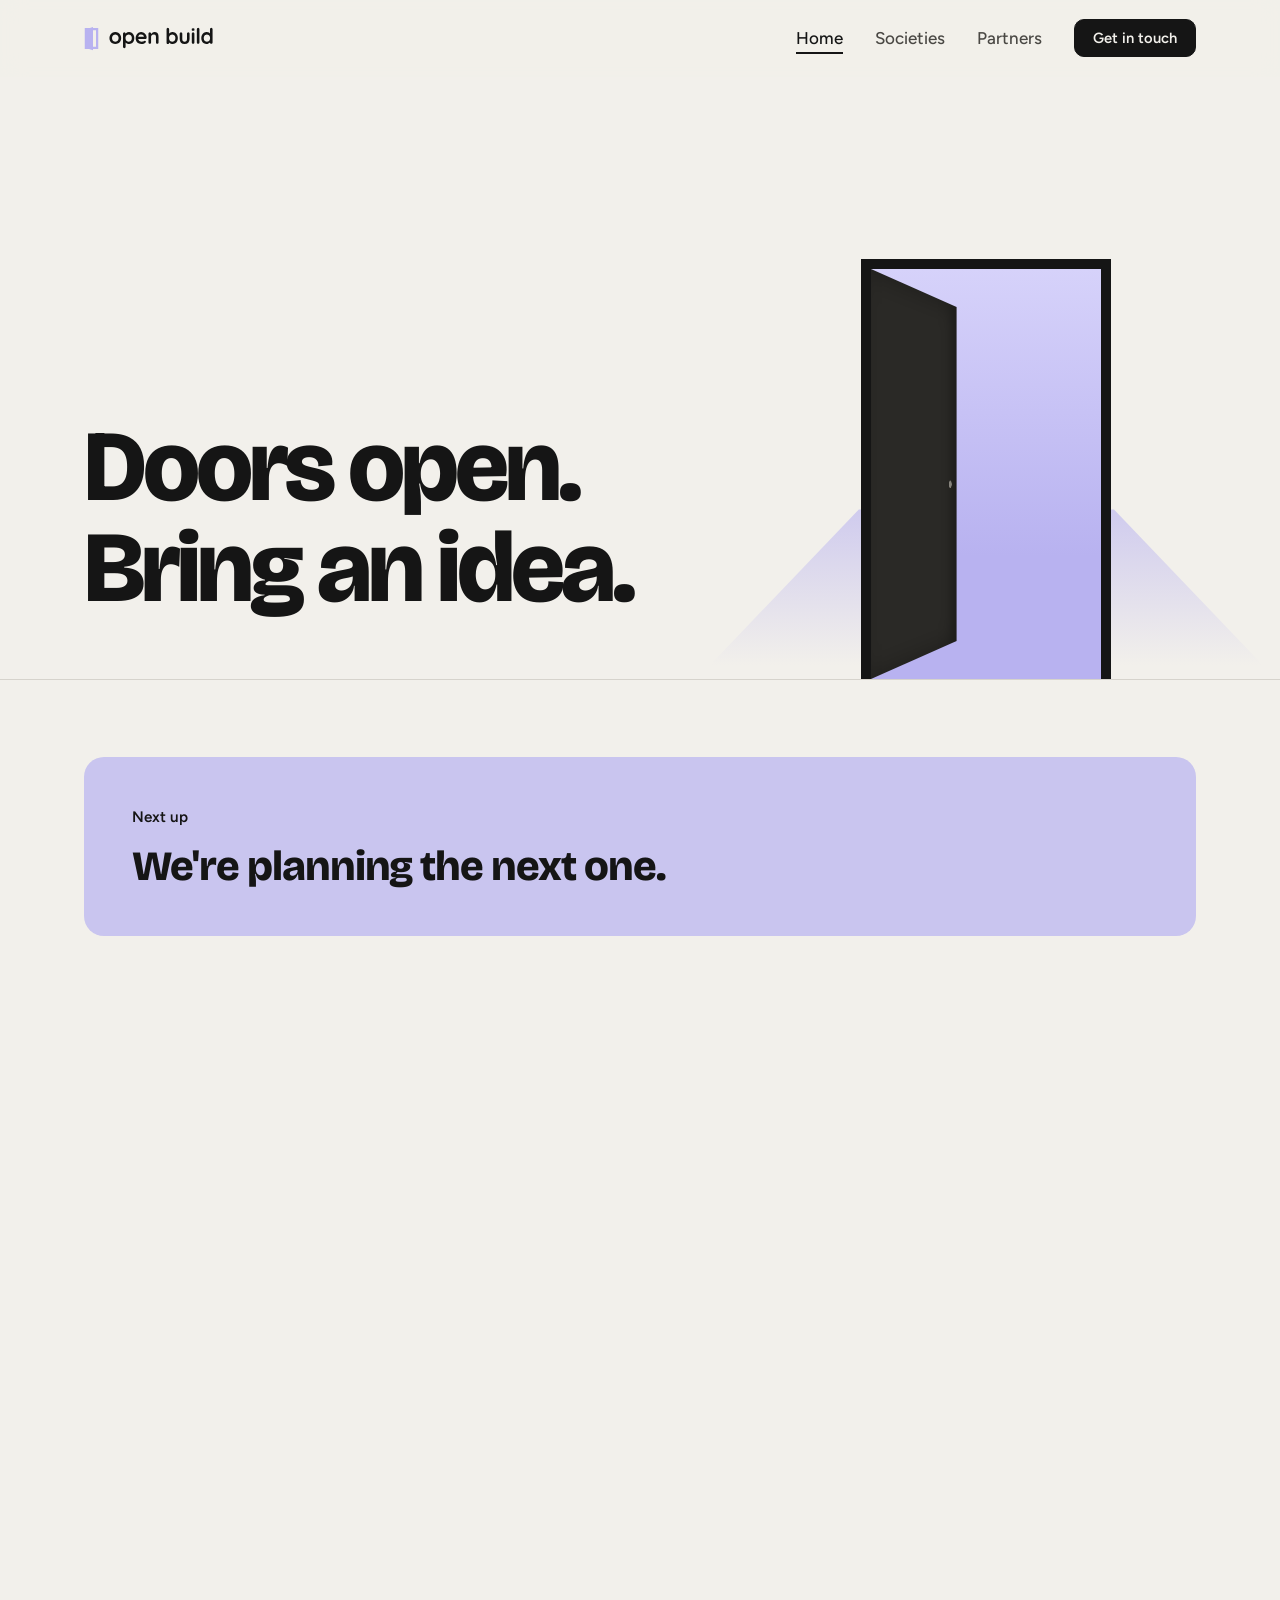
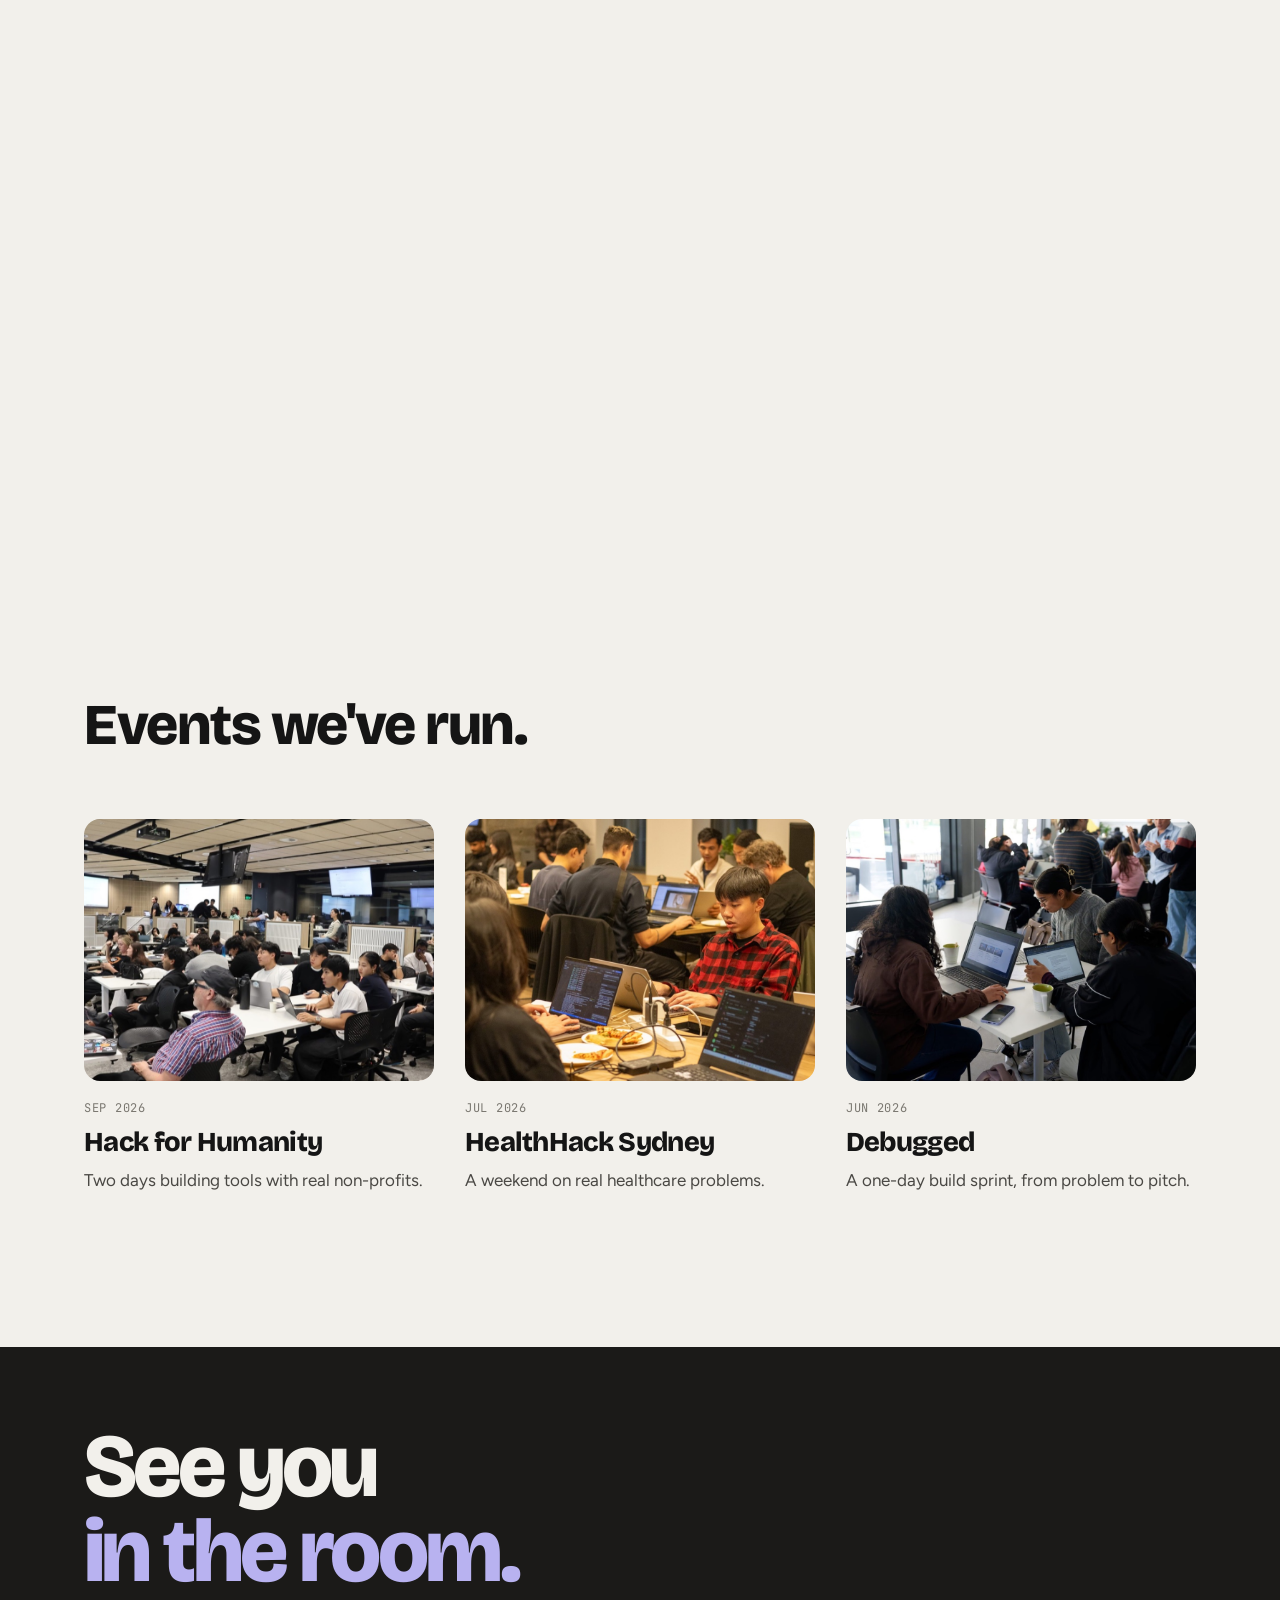
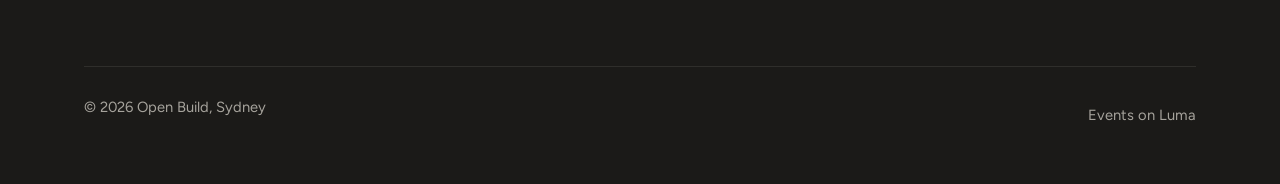
==== commit 4ff16f04: "Link the Open Build Luma calendar (luma.com/openbuildorg) The Next up card reads cal-sRW1HTbUigrclhW" ====
--- a/index.html
+++ b/index.html
@@ -499,6 +499,9 @@
     <p class="sign">See you<br><em>in the room.</em></p>
     <div class="foot-row">
       <span>© 2026 Open Build, Sydney</span>
+      <ul>
+        <li><a href="https://luma.com/openbuildorg" target="_blank" rel="noopener">Events on Luma</a></li>
+      </ul>
     </div>
   </div>
 </footer>
